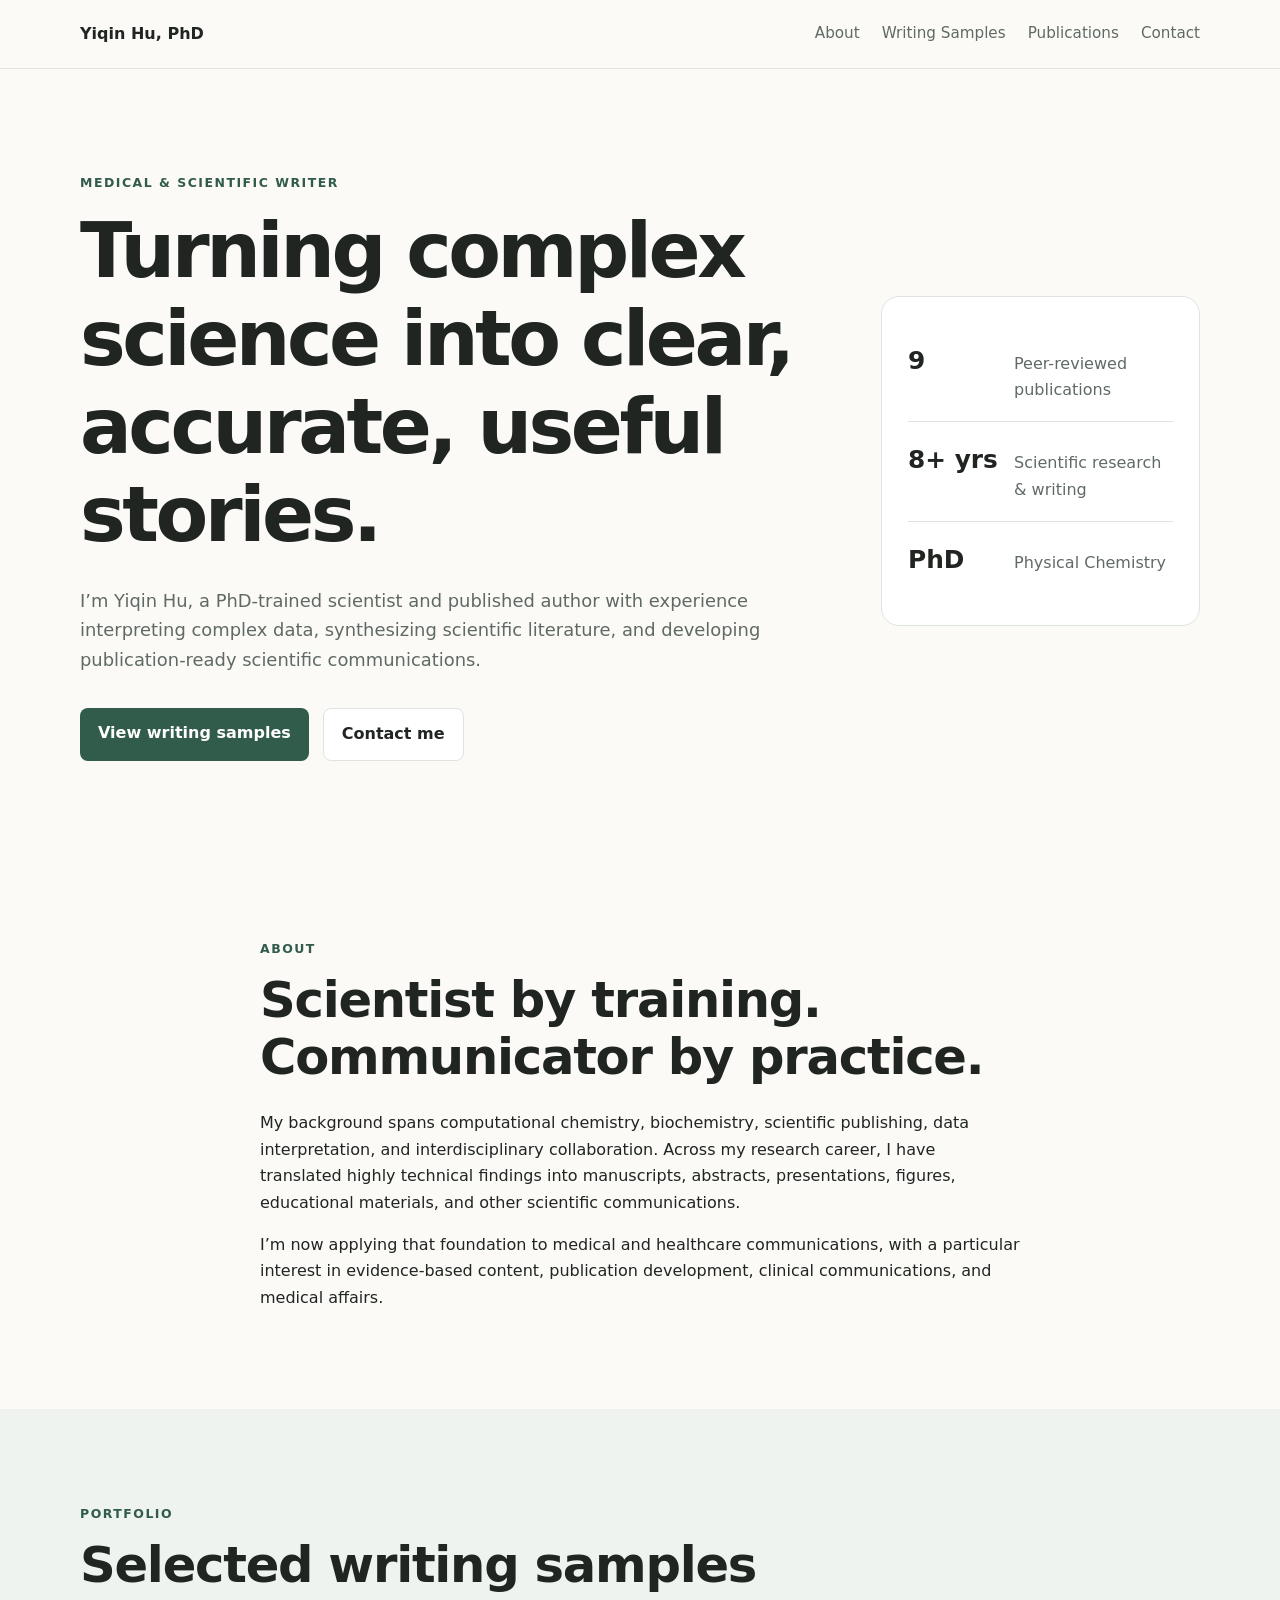
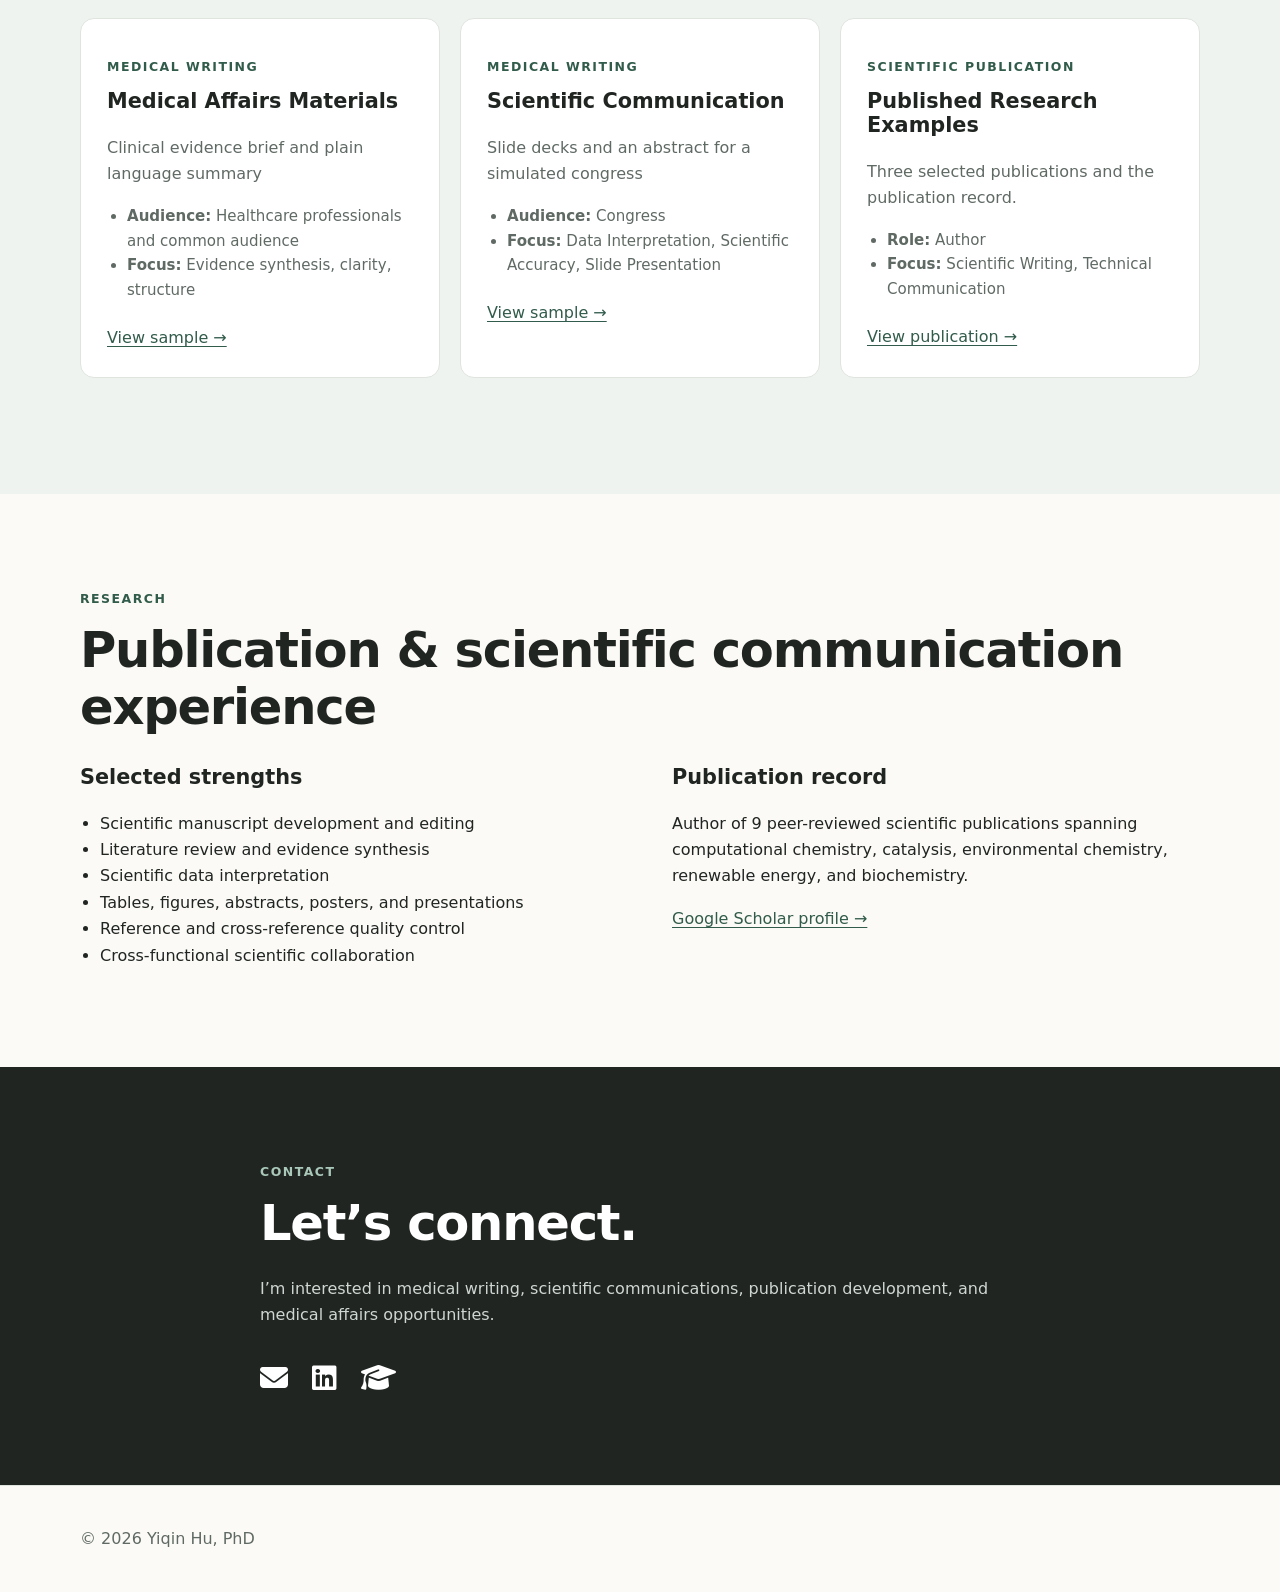
==== index.html @ 6cae5ce6 "Correct heading text for published research section" ====
<!DOCTYPE html>
<html lang="en">
<head>
  <meta charset="UTF-8" />
  <meta name="viewport" content="width=device-width, initial-scale=1.0" />
  <meta name="description" content="Yiqin Hu, PhD — scientific and medical writing portfolio." />
  <title>Yiqin Hu, PhD | Medical & Scientific Writing</title>
  <link rel="stylesheet" href="styles.css" />
  <link rel="stylesheet"
        href="https://cdnjs.cloudflare.com/ajax/libs/font-awesome/6.5.1/css/all.min.css">
</head>
<body>
  <header class="site-header">
    <div class="container nav-wrap">
      <a class="brand" href="#top">Yiqin Hu, PhD</a>
      <nav aria-label="Primary navigation">
        <a href="#about">About</a>
        <a href="#samples">Writing Samples</a>
        <a href="#publications">Publications</a>
        <a href="#contact">Contact</a>
      </nav>
    </div>
  </header>

  <main id="top">
    <section class="hero">
      <div class="container hero-grid">
        <div>
          <p class="eyebrow">Medical & Scientific Writer</p>
          <h1>Turning complex science into clear, accurate, useful stories.</h1>
          <p class="hero-copy">
            I’m Yiqin Hu, a PhD-trained scientist and published author with experience
            interpreting complex data, synthesizing scientific literature, and developing
            publication-ready scientific communications.
          </p>
          <div class="hero-actions">
            <a class="button primary" href="#samples">View writing samples</a>
            <a class="button secondary" href="#contact">Contact me</a>
          </div>
        </div>

        <aside class="snapshot" aria-label="Professional snapshot">
          <p><strong>9</strong><span>Peer-reviewed publications</span></p>
          <p><strong>8+ yrs</strong><span>Scientific research & writing</span></p>
          <p><strong>PhD</strong><span>Physical Chemistry</span></p>
        </aside>
      </div>
    </section>

    <section id="about" class="section">
      <div class="container narrow">
        <p class="section-label">About</p>
        <h2>Scientist by training. Communicator by practice.</h2>
        <p>
          My background spans computational chemistry, biochemistry, scientific publishing,
          data interpretation, and interdisciplinary collaboration. Across my research career,
          I have translated highly technical findings into manuscripts, abstracts, presentations,
          figures, educational materials, and other scientific communications.
        </p>
        <p>
          I’m now applying that foundation to medical and healthcare communications, with a
          particular interest in evidence-based content, publication development, clinical
          communications, and medical affairs.
        </p>
      </div>
    </section>

    <section id="samples" class="section alt">
      <div class="container">
        <div class="section-heading">
          <div>
            <p class="section-label">Portfolio</p>
            <h2>Selected writing samples</h2>

        <div class="cards">
          <article class="card">
            <p class="tag">MEDICAL WRITING</p>
            <h3>Medical Affairs Materials</h3>
            <p>
              Clinical evidence brief and plain language summary
            </p>
            <ul class="meta">
              <li><strong>Audience:</strong> Healthcare professionals and common audience</li>
              <li><strong>Focus:</strong> Evidence synthesis, clarity, structure</li>
            </ul>
            <a href="samples/semaglutide.html">View sample →</a>
          </article>

          <article class="card">
            <p class="tag">MEDICAL WRITING</p>
            <h3>Scientific Communication</h3>
            <p>
              Slide decks and an abstract for a simulated congress
            </p>
            <ul class="meta">
              <li><strong>Audience:</strong> Congress</li>
              <li><strong>Focus:</strong> Data Interpretation, Scientific Accuracy, Slide Presentation</li>
            </ul>
            <a href="samples/cgm.html">View sample →</a>
          </article>

          <article class="card">
            <p class="tag">Scientific Publication</p>
            <h3>Published Research Examples</h3>
            <p>
              Three selected publications and the publication record.
            </p>
            <ul class="meta">
              <li><strong>Role:</strong> Author</li>
              <li><strong>Focus:</strong> Scientific Writing, Technical Communication</li>
            </ul>
            <a href="samples/research.html">View publication →</a>
          </article>
        </div>

      </div>
    </section>

    <section id="publications" class="section">
      <div class="container">
        <p class="section-label">Research</p>
        <h2>Publication & scientific communication experience</h2>

        <div class="two-column">
          <div>
            <h3>Selected strengths</h3>
            <ul class="clean-list">
              <li>Scientific manuscript development and editing</li>
              <li>Literature review and evidence synthesis</li>
              <li>Scientific data interpretation</li>
              <li>Tables, figures, abstracts, posters, and presentations</li>
              <li>Reference and cross-reference quality control</li>
              <li>Cross-functional scientific collaboration</li>
            </ul>
          </div>

          <div>
            <h3>Publication record</h3>
            <p>
              Author of 9 peer-reviewed scientific publications spanning computational chemistry,
              catalysis, environmental chemistry, renewable energy, and biochemistry.
            </p>
            <p>
              <a href="https://scholar.google.com/citations?user=jD4zupIAAAAJ&hl=en&oi=ao" id="scholar-link">Google Scholar profile →</a>
            </p>
          </div>
        </div>
      </div>
    </section>

    <section id="contact" class="section contact">
      <div class="container narrow">
        <p class="section-label">Contact</p>
        <h2>Let’s connect.</h2>
        <p>
          I’m interested in medical writing, scientific communications, publication development,
          and medical affairs opportunities.
        </p>

        <div class="contact-icons">
        
          <a href="mailto:yiqinh56@gmail.com"
             aria-label="Email">
            <i class="fa-solid fa-envelope"></i>
          </a>
        
          <a href="https://www.linkedin.com/in/yiqinhu/"
             target="_blank"
             rel="noopener noreferrer"
             aria-label="LinkedIn">
            <i class="fa-brands fa-linkedin"></i>
          </a>

          <a href="https://scholar.google.com/citations?user=jD4zupIAAAAJ&hl=en&oi=ao"
             target="_blank"
             rel="noopener noreferrer">
            <i class="fa-solid fa-graduation-cap"></i>
          </a>
          
        </div>        
      </div>
    </section>
  </main>

  <footer>
    <div class="container">
      <p>© <span id="year"></span> Yiqin Hu, PhD</p>
    </div>
  </footer>

  <script src="script.js"></script>
</body>
</html>
---- styles.css ----
* {
  box-sizing: border-box;
}

:root {
  --bg: #fbfaf7;
  --surface: #ffffff;
  --text: #202522;
  --muted: #606a64;
  --line: #dfe4df;
  --accent: #315b4a;
  --accent-dark: #244638;
  --soft: #eef3ef;
  --max: 1120px;
}

html {
  scroll-behavior: smooth;
}

body {
  margin: 0;
  font-family: Inter, ui-sans-serif, system-ui, -apple-system, BlinkMacSystemFont, "Segoe UI", sans-serif;
  line-height: 1.65;
  color: var(--text);
  background: var(--bg);
}

a {
  color: var(--accent);
  text-decoration-thickness: 1px;
  text-underline-offset: 3px;
}

.container {
  width: min(calc(100% - 40px), var(--max));
  margin: 0 auto;
}

.narrow {
  max-width: 760px;
}

.site-header {
  position: sticky;
  top: 0;
  z-index: 10;
  background: rgba(251, 250, 247, 0.94);
  border-bottom: 1px solid var(--line);
  backdrop-filter: blur(10px);
}

.nav-wrap {
  min-height: 68px;
  display: flex;
  align-items: center;
  justify-content: space-between;
  gap: 24px;
}

.brand {
  font-weight: 750;
  color: var(--text);
  text-decoration: none;
}

nav {
  display: flex;
  gap: 22px;
  flex-wrap: wrap;
}

nav a {
  color: var(--muted);
  text-decoration: none;
  font-size: 0.95rem;
}

nav a:hover {
  color: var(--text);
}

.hero {
  padding: 92px 0 84px;
}

.hero-grid {
  display: grid;
  grid-template-columns: 1.6fr 0.7fr;
  align-items: center;
  gap: 72px;
}

.eyebrow,
.section-label,
.tag {
  color: var(--accent);
  text-transform: uppercase;
  letter-spacing: 0.12em;
  font-weight: 800;
  font-size: 0.78rem;
}

h1,
h2,
h3 {
  line-height: 1.15;
  margin-top: 0;
}

h1 {
  font-size: clamp(2.7rem, 6vw, 5.2rem);
  letter-spacing: -0.045em;
  max-width: 900px;
  margin-bottom: 26px;
}

h2 {
  font-size: clamp(2rem, 4vw, 3.1rem);
  letter-spacing: -0.025em;
  margin-bottom: 24px;
}

h3 {
  font-size: 1.3rem;
}

.hero-copy,
.section-intro {
  color: var(--muted);
  font-size: 1.12rem;
  max-width: 730px;
}

.hero-actions {
  display: flex;
  gap: 14px;
  flex-wrap: wrap;
  margin-top: 34px;
}

.button {
  display: inline-block;
  padding: 12px 18px;
  border-radius: 8px;
  text-decoration: none;
  font-weight: 700;
}

.primary {
  color: white;
  background: var(--accent);
}

.primary:hover {
  background: var(--accent-dark);
}

.secondary {
  color: var(--text);
  background: var(--surface);
  border: 1px solid var(--line);
}

.snapshot {
  background: var(--surface);
  border: 1px solid var(--line);
  border-radius: 18px;
  padding: 26px;
}

.snapshot p {
  display: grid;
  grid-template-columns: 92px 1fr;
  align-items: baseline;
  gap: 14px;
  margin: 0;
  padding: 18px 0;
  border-bottom: 1px solid var(--line);
}

.snapshot p:last-child {
  border-bottom: 0;
}

.snapshot strong {
  font-size: 1.55rem;
}

.snapshot span {
  color: var(--muted);
}

.section {
  padding: 82px 0;
}

.alt {
  background: var(--soft);
}

.section-heading {
  display: flex;
  justify-content: space-between;
  gap: 40px;
  align-items: end;
  margin-bottom: 34px;
}

.section-heading .section-intro {
  max-width: 470px;
}

.cards {
  display: grid;
  grid-template-columns: repeat(3, 1fr);
  gap: 20px;
}

.card {
  background: var(--surface);
  border: 1px solid var(--line);
  border-radius: 14px;
  padding: 26px;
}

.card p {
  color: var(--muted);
}

.card .tag {
  color: var(--accent);
}

.meta,
.clean-list {
  padding-left: 20px;
}

.meta {
  color: var(--muted);
  font-size: 0.94rem;
  margin-bottom: 22px;
}

.portfolio-note {
  margin-top: 30px;
  color: var(--muted);
  font-size: 0.92rem;
}

.section-divider {
  width: min(calc(100% - 40px), 760px);
  margin: 0 auto;
  border: 0;
  border-top: 1px solid var(--line);
}

.two-column {
  display: grid;
  grid-template-columns: 1fr 1fr;
  gap: 64px;
  margin-top: 30px;
}

.contact-icons {
  display: flex;
  gap: 24px;
  align-items: center;
  margin-top: 28px;
}

.contact-icons a {
  font-size: 28px;
  color: white;
  text-decoration: none;
  transition: transform 0.2s ease, opacity 0.2s ease;
}

.contact-icons a:hover {
  transform: translateY(-3px);
  opacity: 0.75;
}

.contact {
  background: var(--text);
  color: white;
}

.contact p {
  color: #cfd7d2;
}

.contact .section-label {
  color: #a9c8b9;
}

.contact-links {
  display: flex;
  flex-wrap: wrap;
  gap: 22px;
  margin-top: 28px;
}

.contact a {
  color: white;
}

footer {
  padding: 24px 0;
  color: var(--muted);
  border-top: 1px solid var(--line);
}

@media (max-width: 820px) {
  .hero-grid,
  .cards,
  .two-column {
    grid-template-columns: 1fr;
  }

  .hero-grid {
    gap: 42px;
  }

  .section-heading {
    display: block;
  }

  .nav-wrap {
    align-items: flex-start;
    flex-direction: column;
    padding: 16px 0;
  }

  nav {
    gap: 14px;
  }
}

.project-overview {
  padding: 28px 0 42px;
}

.overview-card {
  display: grid;
  grid-template-columns: repeat(2, 1fr);
  gap: 0;
  background: white;
  border: 1px solid var(--line);
  border-radius: 14px;
  overflow: hidden;
}

.overview-item {
  padding: 20px 24px;
  border-bottom: 1px solid var(--line);
}

.overview-item:nth-child(odd) {
  border-right: 1px solid var(--line);
}

.overview-wide {
  grid-column: 1 / -1;
  border-right: none !important;
}

.overview-label {
  display: block;
  margin-bottom: 5px;
  color: var(--accent);
  font-size: 0.72rem;
  font-weight: 800;
  letter-spacing: 0.1em;
  text-transform: uppercase;
}

.overview-value {
  color: var(--text);
  font-size: 1rem;
  font-weight: 600;
}

@media (max-width: 700px) {
  .overview-card {
    grid-template-columns: 1fr;
  }

  .overview-item,
  .overview-item:nth-child(odd) {
    border-right: none;
  }

  .overview-wide {
    grid-column: auto;
  }
}

/* -----------------------------
   PUBLISHED RESEARCH PAGE
----------------------------- */

.sample-hero {
  padding: 78px 0 34px;
}

.sample-subtitle {
  max-width: 760px;
  color: var(--muted);
  font-size: 1.15rem;
}


/* Research cards */

.research-grid {
  display: grid;
  grid-template-columns: repeat(3, 1fr);
  gap: 22px;
}

.research-card {
  background: var(--surface);
  border: 1px solid var(--line);
  border-radius: 16px;
  padding: 28px;

  display: flex;
  flex-direction: column;
}

.research-card h3 {
  margin-bottom: 16px;
}

.research-topic {
  color: var(--accent);
  font-size: 0.78rem;
  font-weight: 800;
  letter-spacing: 0.08em;
  text-transform: uppercase;
}

.research-summary {
  color: var(--muted);
  flex-grow: 1;
}

.research-contribution {
  margin: 22px 0;
  padding-top: 18px;
  border-top: 1px solid var(--line);
}

.research-contribution p {
  margin-bottom: 0;
  font-size: 0.95rem;
}


/* Publication list */

.publication-list {
  margin-top: 32px;
}

.publication-item {
  padding: 24px 0;
  border-bottom: 1px solid var(--line);
}

.publication-item:first-child {
  border-top: 1px solid var(--line);
}

.publication-item h3 {
  margin-bottom: 8px;
  font-size: 1.12rem;
}

.publication-item p {
  margin: 0 0 8px;
  color: var(--muted);
}

.publication-actions {
  margin-top: 34px;
}


/* Mobile */

@media (max-width: 820px) {

  .research-grid {
    grid-template-columns: 1fr;
  }

}
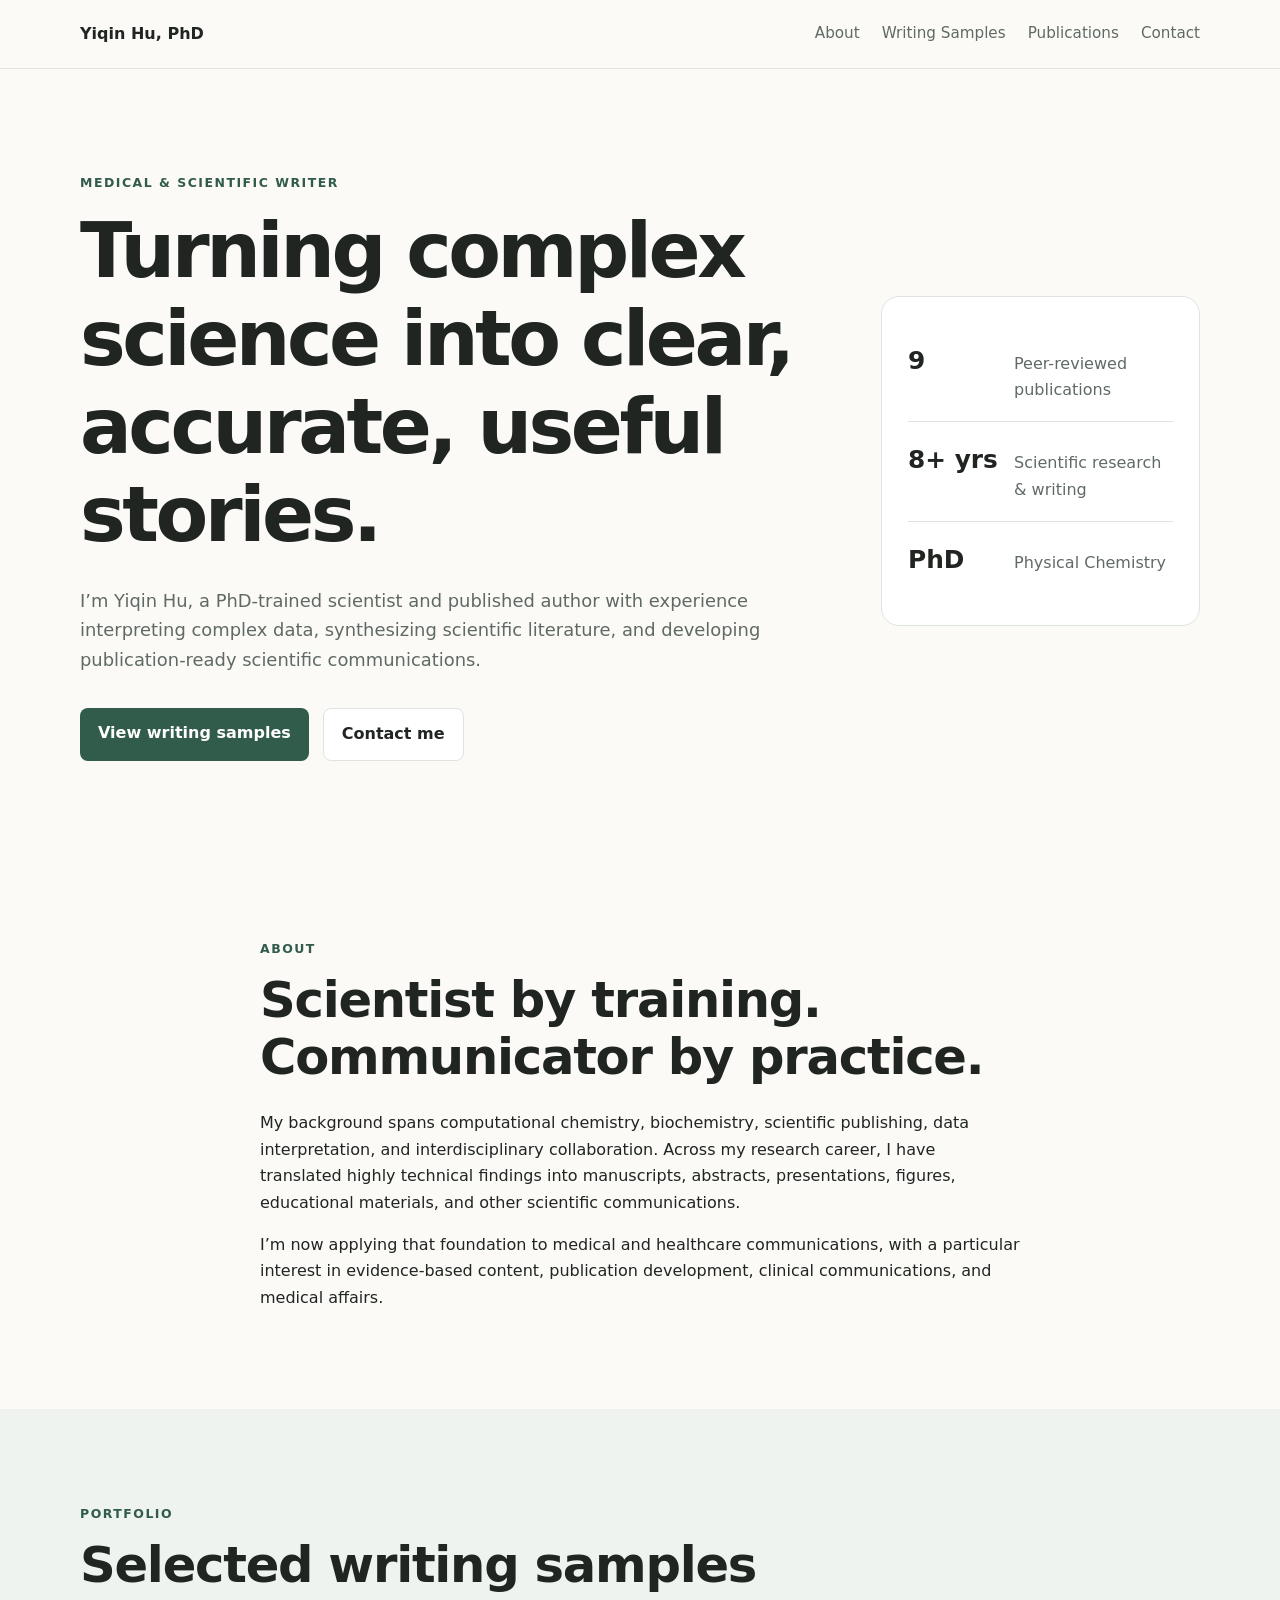
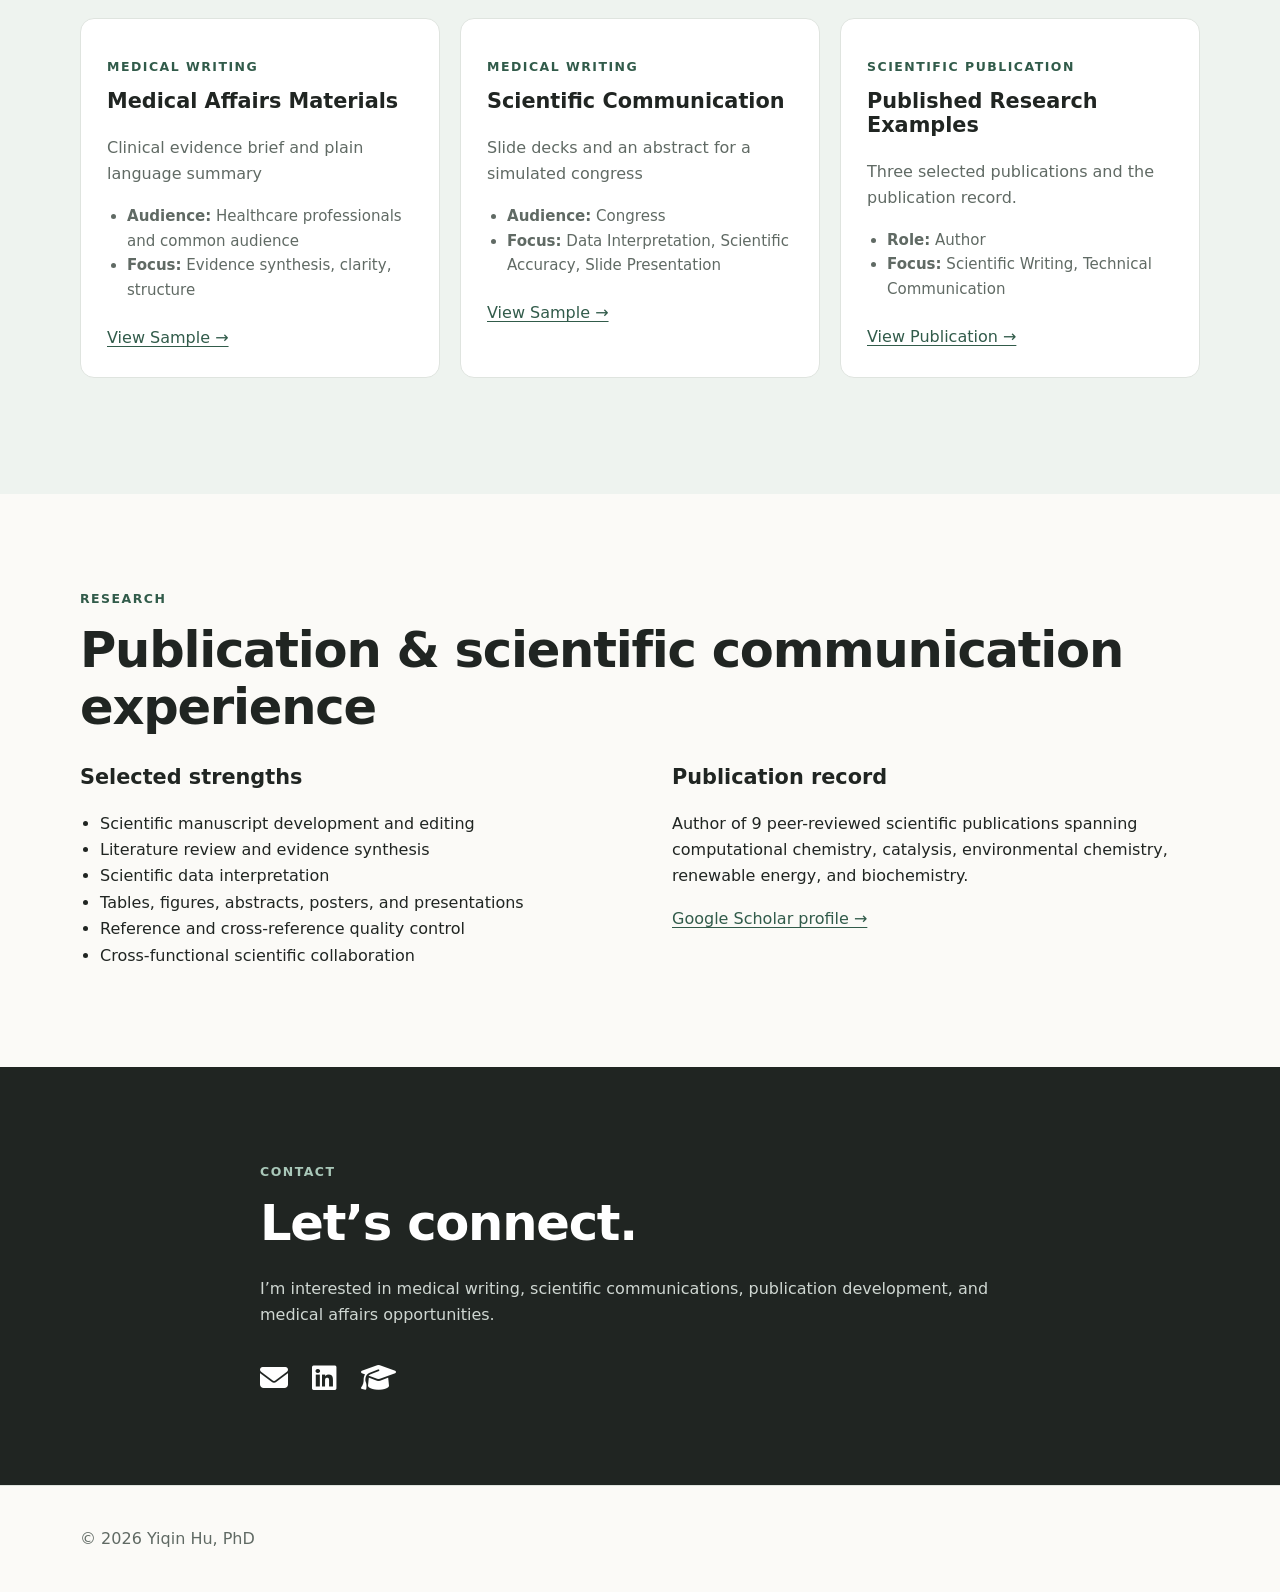
==== commit 933fde6e: "Update 'View sample' text to 'View Sample'" ====
--- a/index.html
+++ b/index.html
@@ -83,7 +83,7 @@
               <li><strong>Audience:</strong> Healthcare professionals and common audience</li>
               <li><strong>Focus:</strong> Evidence synthesis, clarity, structure</li>
             </ul>
-            <a href="samples/semaglutide.html">View sample →</a>
+            <a href="samples/semaglutide.html">View Sample →</a>
           </article>
 
           <article class="card">
@@ -96,7 +96,7 @@
               <li><strong>Audience:</strong> Congress</li>
               <li><strong>Focus:</strong> Data Interpretation, Scientific Accuracy, Slide Presentation</li>
             </ul>
-            <a href="samples/cgm.html">View sample →</a>
+            <a href="samples/cgm.html">View Sample →</a>
           </article>
 
           <article class="card">
@@ -109,7 +109,7 @@
               <li><strong>Role:</strong> Author</li>
               <li><strong>Focus:</strong> Scientific Writing, Technical Communication</li>
             </ul>
-            <a href="samples/research.html">View publication →</a>
+            <a href="samples/research.html">View Publication →</a>
           </article>
         </div>
 
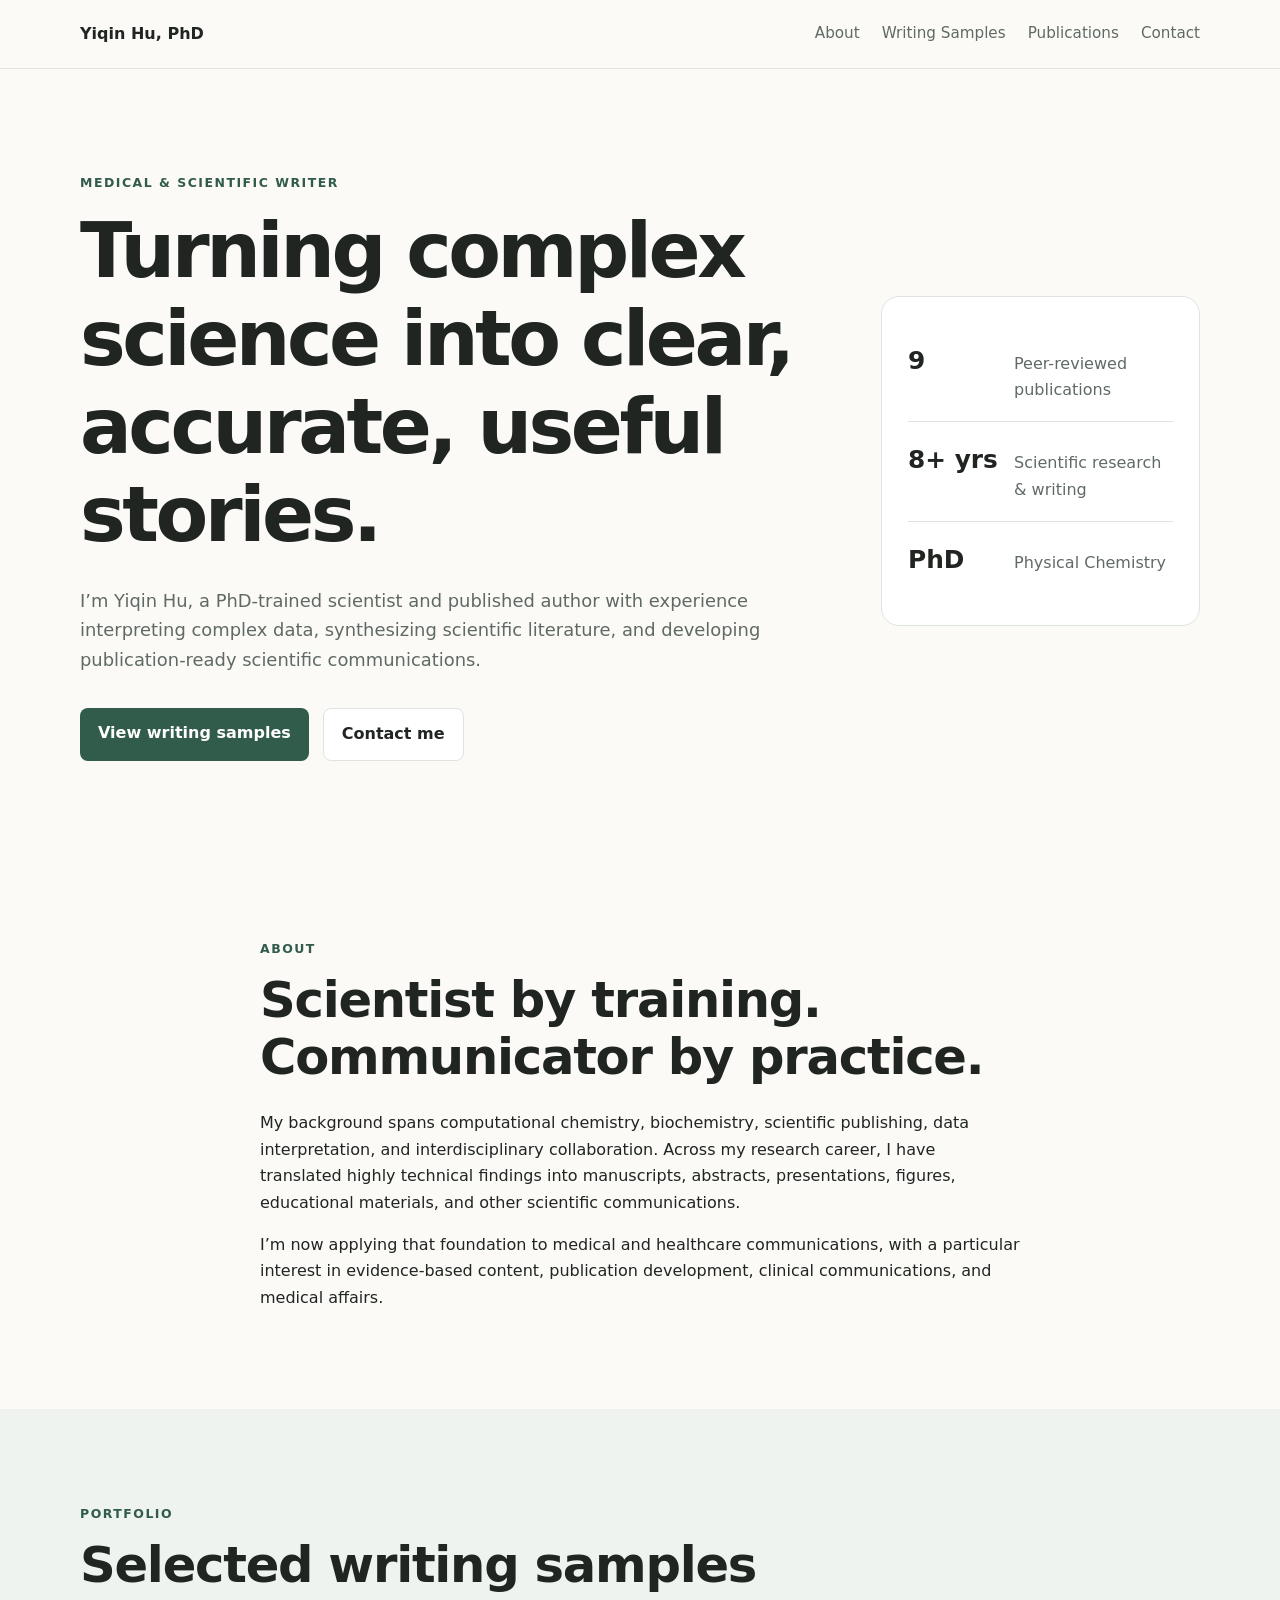
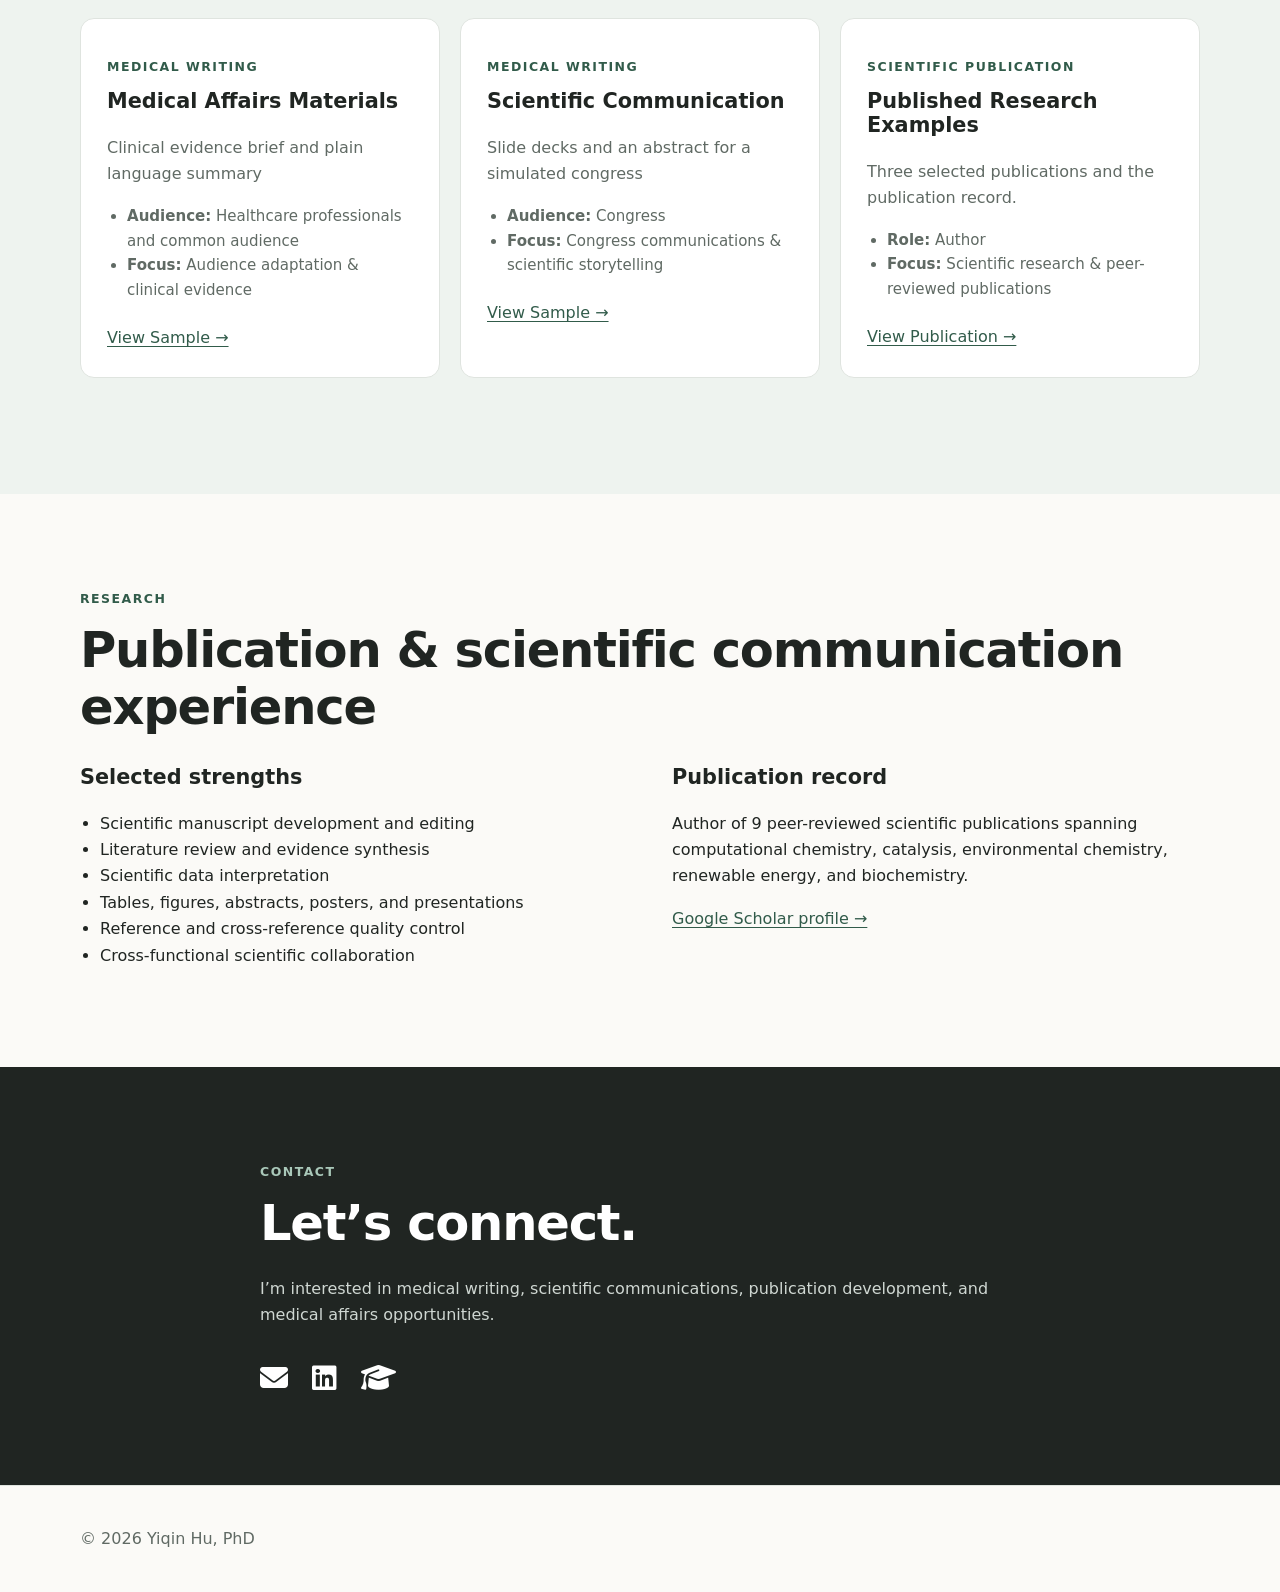
==== commit a3b00cfd: "Update focus areas in index.html" ====
--- a/index.html
+++ b/index.html
@@ -81,7 +81,7 @@
             </p>
             <ul class="meta">
               <li><strong>Audience:</strong> Healthcare professionals and common audience</li>
-              <li><strong>Focus:</strong> Evidence synthesis, clarity, structure</li>
+              <li><strong>Focus:</strong> Audience adaptation & clinical evidence</li>
             </ul>
             <a href="samples/semaglutide.html">View Sample →</a>
           </article>
@@ -94,7 +94,7 @@
             </p>
             <ul class="meta">
               <li><strong>Audience:</strong> Congress</li>
-              <li><strong>Focus:</strong> Data Interpretation, Scientific Accuracy, Slide Presentation</li>
+              <li><strong>Focus:</strong> Congress communications & scientific storytelling</li>
             </ul>
             <a href="samples/cgm.html">View Sample →</a>
           </article>
@@ -107,7 +107,7 @@
             </p>
             <ul class="meta">
               <li><strong>Role:</strong> Author</li>
-              <li><strong>Focus:</strong> Scientific Writing, Technical Communication</li>
+              <li><strong>Focus:</strong> Scientific research & peer-reviewed publications</li>
             </ul>
             <a href="samples/research.html">View Publication →</a>
           </article>
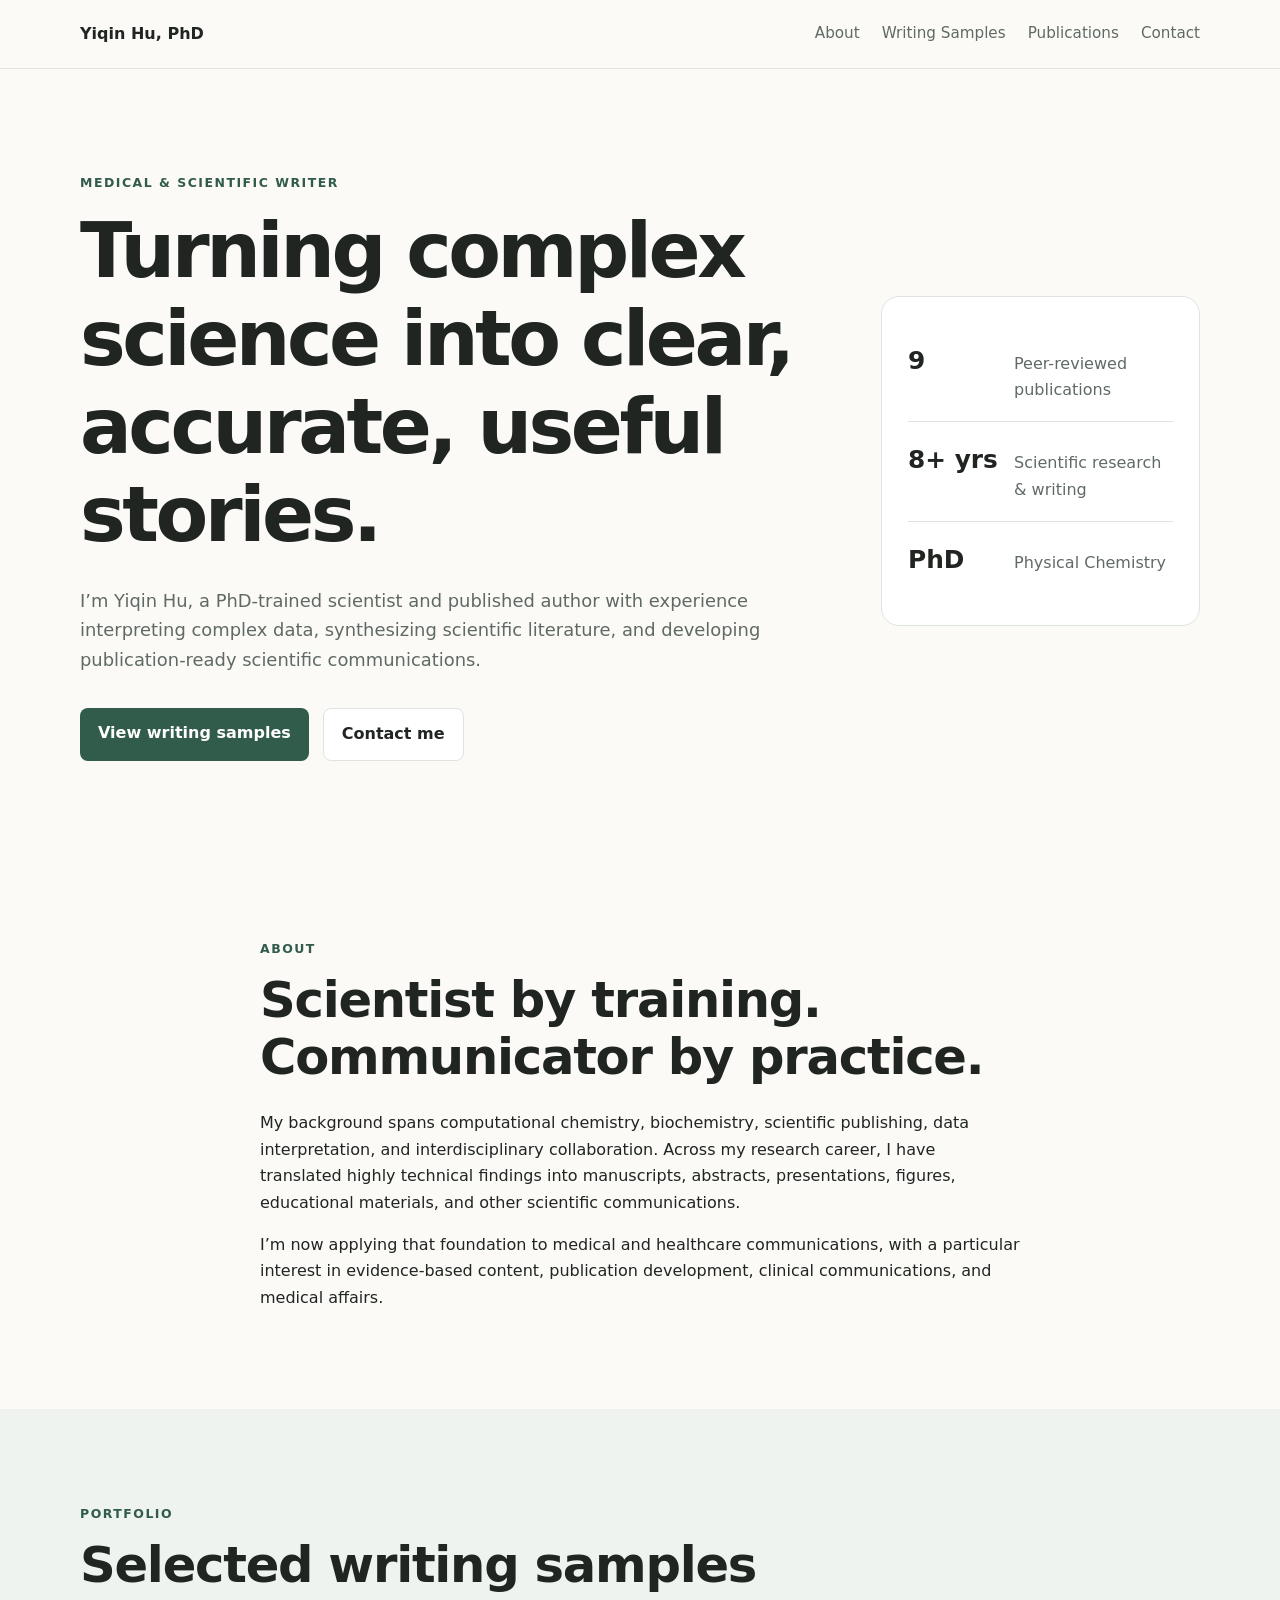
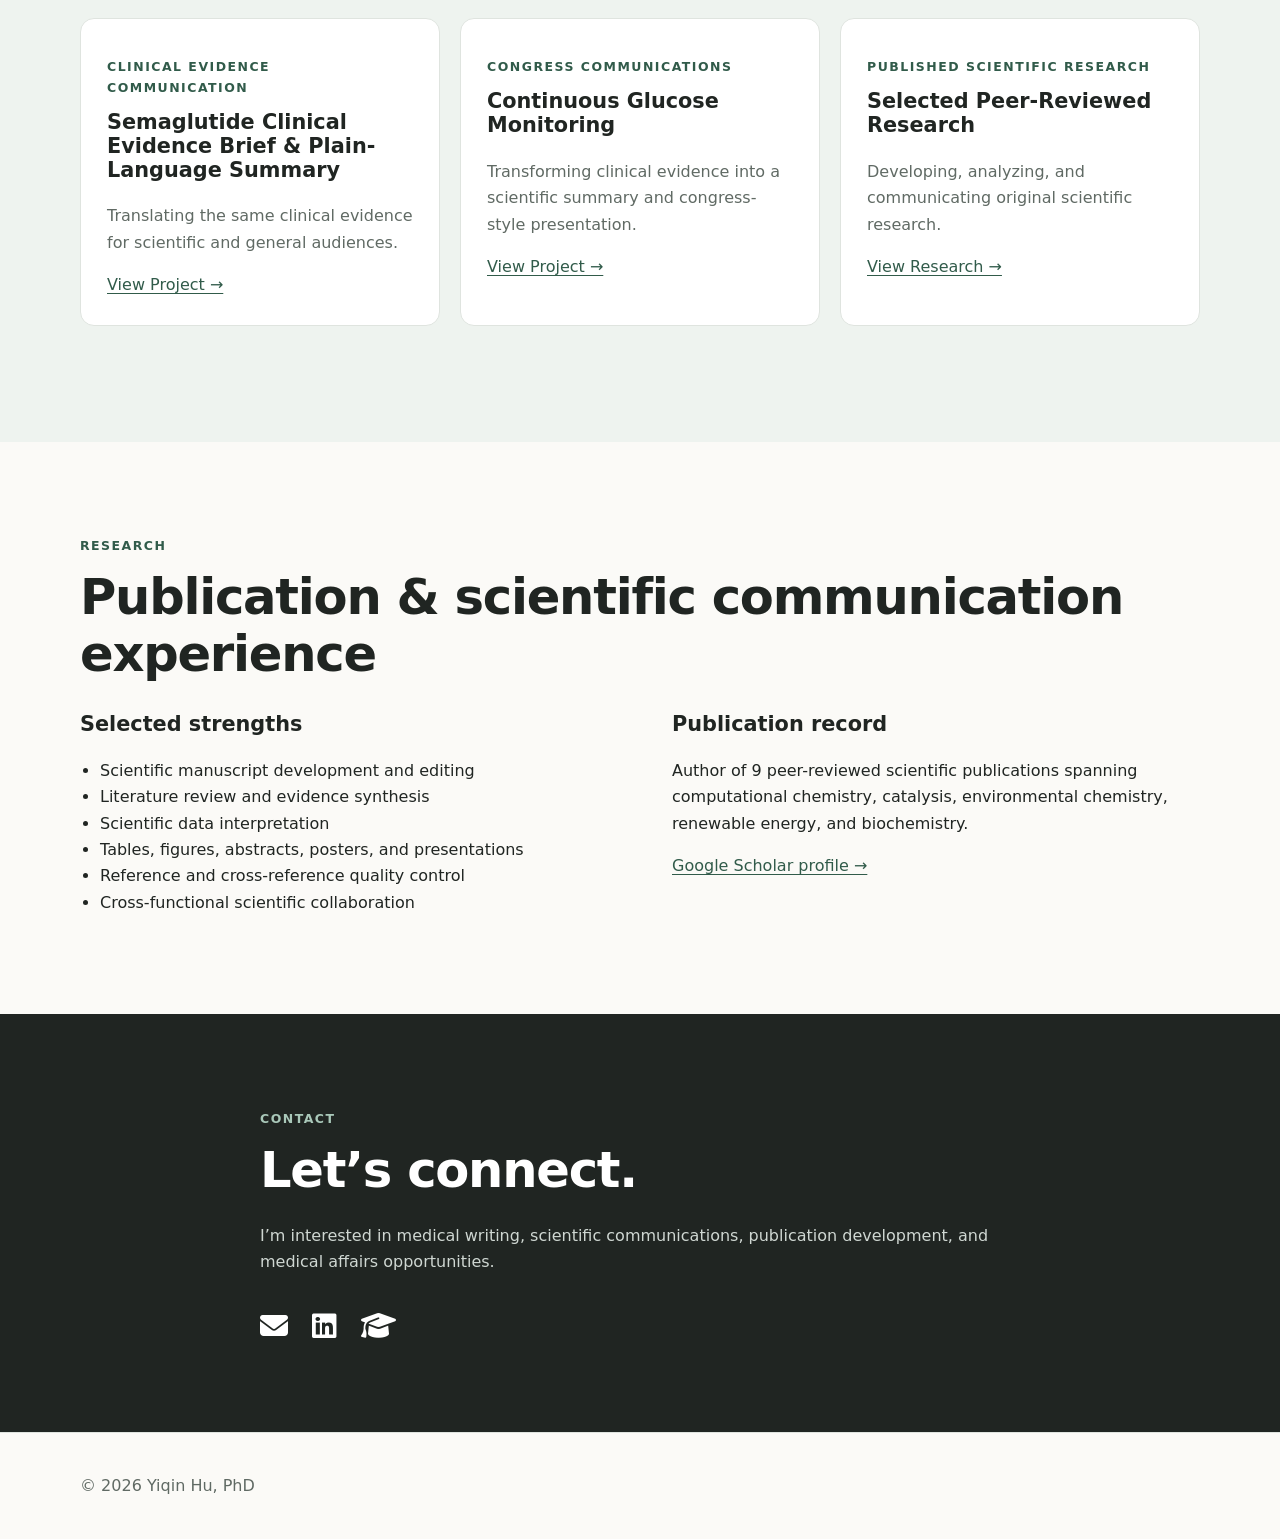
==== commit 0a6c2ba6: "Update index.html" ====
--- a/index.html
+++ b/index.html
@@ -74,42 +74,48 @@
 
         <div class="cards">
           <article class="card">
-            <p class="tag">MEDICAL WRITING</p>
-            <h3>Medical Affairs Materials</h3>
+            <p class="tag">Clinical Evidence Communication</p>
+            <h3>Semaglutide Clinical Evidence Brief & Plain-Language Summary</h3>
             <p>
-              Clinical evidence brief and plain language summary
+              Translating the same clinical evidence for scientific and general audiences.
             </p>
+<!--            
             <ul class="meta">
               <li><strong>Audience:</strong> Healthcare professionals and common audience</li>
               <li><strong>Focus:</strong> Audience adaptation & clinical evidence</li>
             </ul>
-            <a href="samples/semaglutide.html">View Sample →</a>
+ -->           
+            <a href="samples/semaglutide.html">View Project →</a>
           </article>
 
           <article class="card">
-            <p class="tag">MEDICAL WRITING</p>
-            <h3>Scientific Communication</h3>
+            <p class="tag">Congress Communications</p>
+            <h3>Continuous Glucose Monitoring</h3>
             <p>
-              Slide decks and an abstract for a simulated congress
+              Transforming clinical evidence into a scientific summary and congress-style presentation.
             </p>
+ <!--       
             <ul class="meta">
               <li><strong>Audience:</strong> Congress</li>
               <li><strong>Focus:</strong> Congress communications & scientific storytelling</li>
             </ul>
-            <a href="samples/cgm.html">View Sample →</a>
+            -->
+            <a href="samples/cgm.html">View Project →</a>
           </article>
 
           <article class="card">
-            <p class="tag">Scientific Publication</p>
-            <h3>Published Research Examples</h3>
+            <p class="tag">Published Scientific Research</p>
+            <h3>Selected Peer-Reviewed Research</h3>
             <p>
-              Three selected publications and the publication record.
+              Developing, analyzing, and communicating original scientific research.
             </p>
+            <!--
             <ul class="meta">
               <li><strong>Role:</strong> Author</li>
               <li><strong>Focus:</strong> Scientific research & peer-reviewed publications</li>
             </ul>
-            <a href="samples/research.html">View Publication →</a>
+            -->
+            <a href="samples/research.html">View Research →</a>
           </article>
         </div>
 
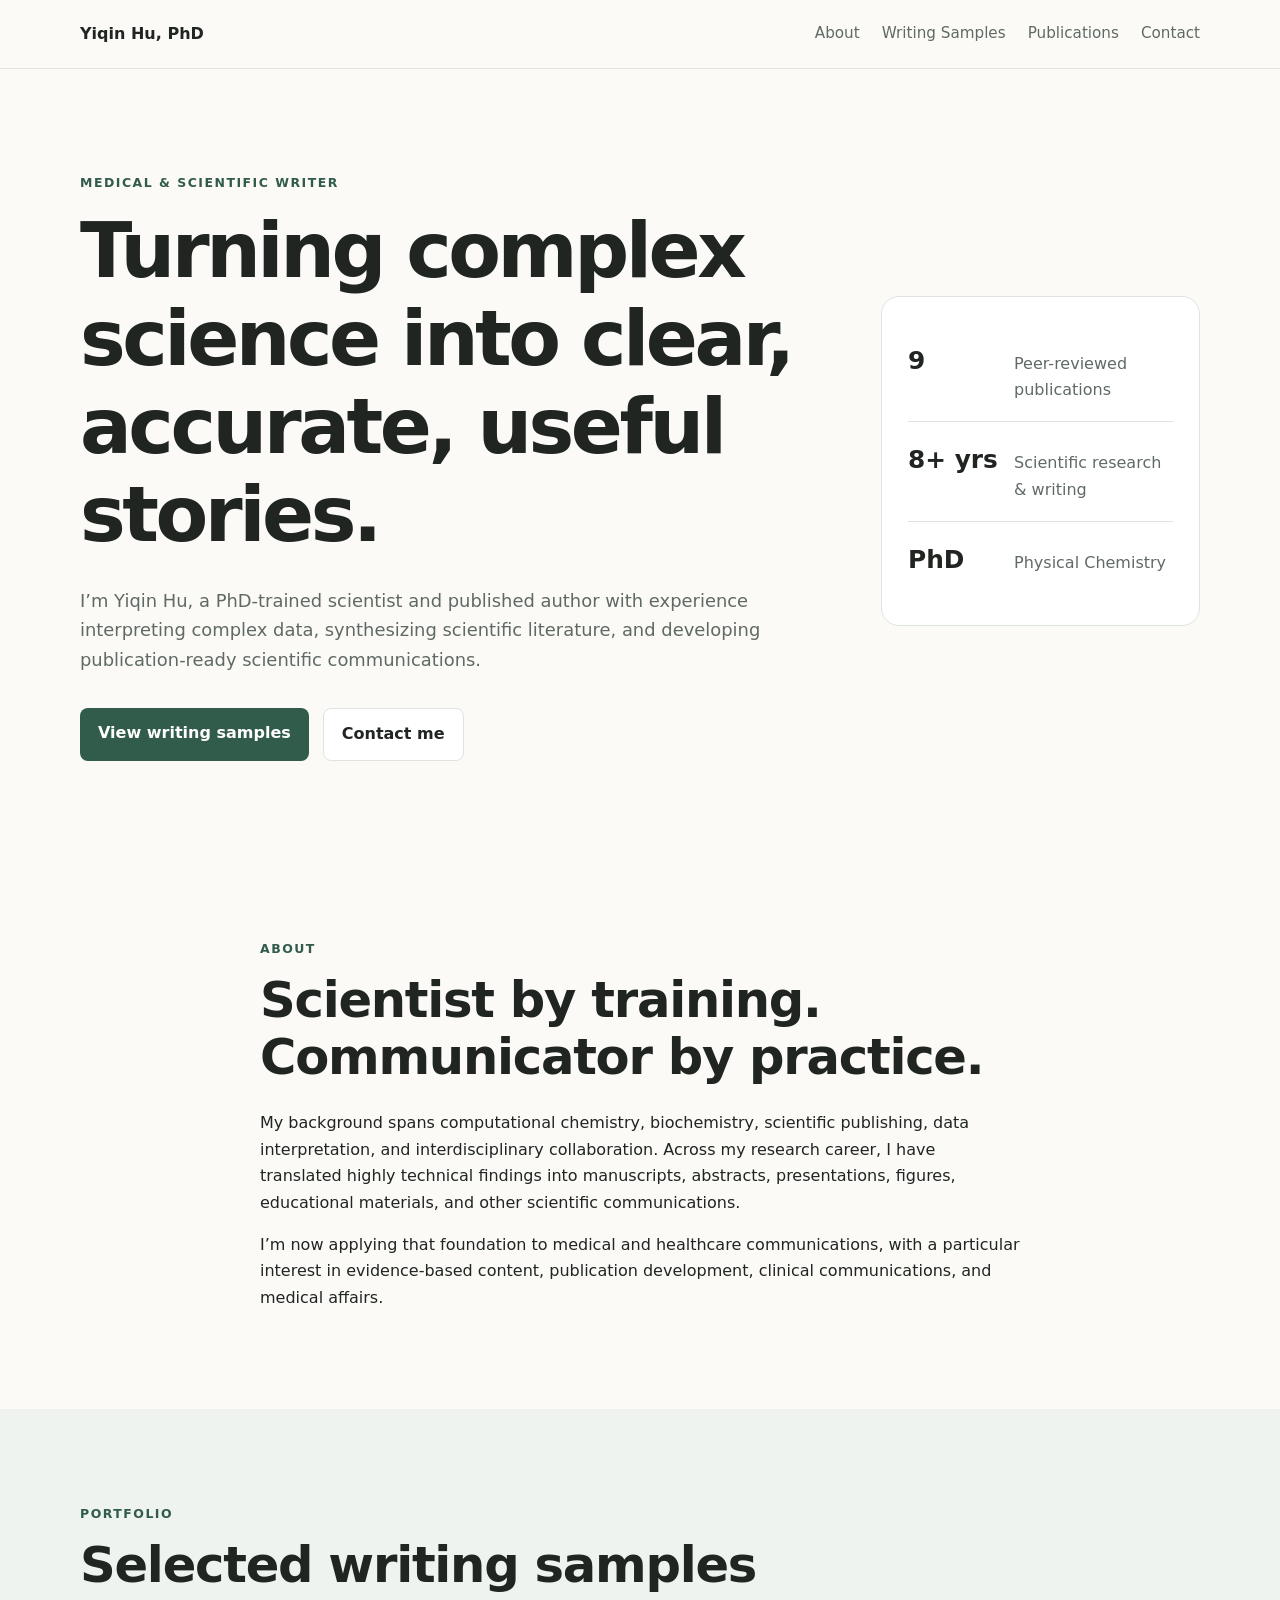
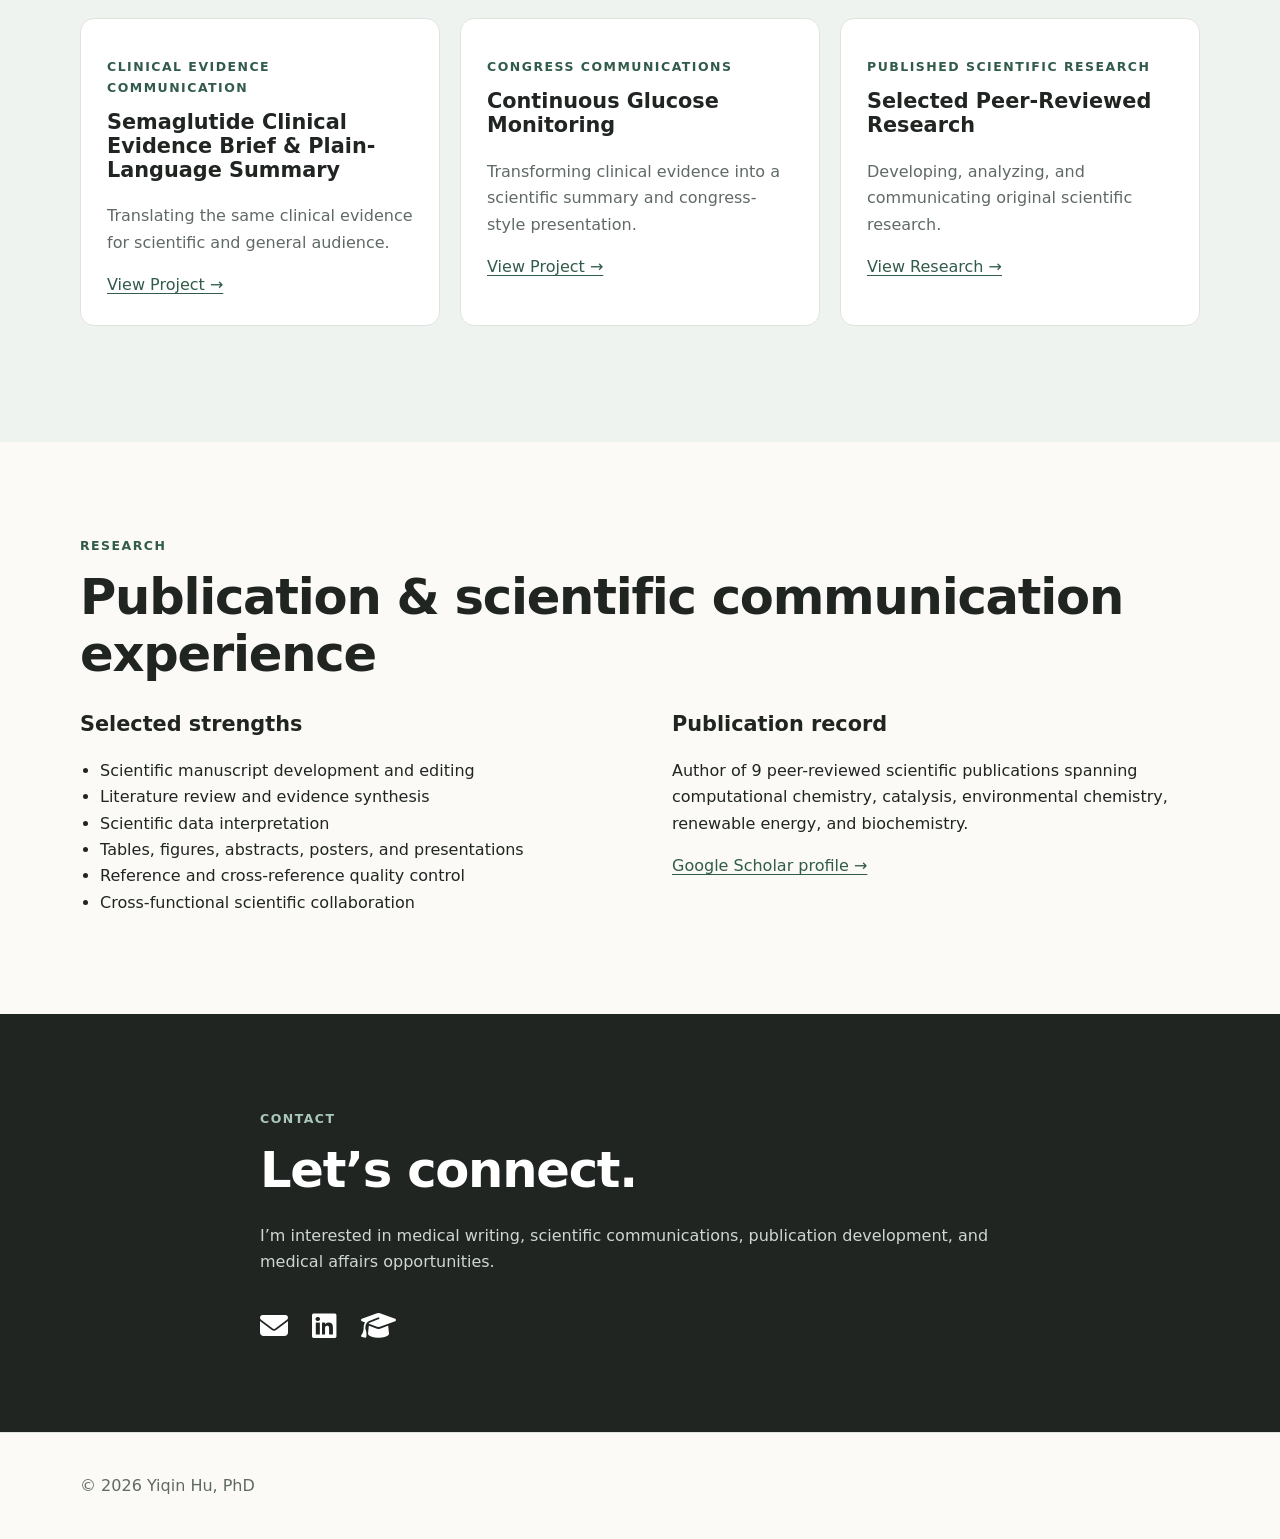
==== commit f7cb238e: "Fix grammatical error in clinical evidence description" ====
--- a/index.html
+++ b/index.html
@@ -77,7 +77,7 @@
             <p class="tag">Clinical Evidence Communication</p>
             <h3>Semaglutide Clinical Evidence Brief & Plain-Language Summary</h3>
             <p>
-              Translating the same clinical evidence for scientific and general audiences.
+              Translating the same clinical evidence for scientific and general audience.
             </p>
 <!--            
             <ul class="meta">
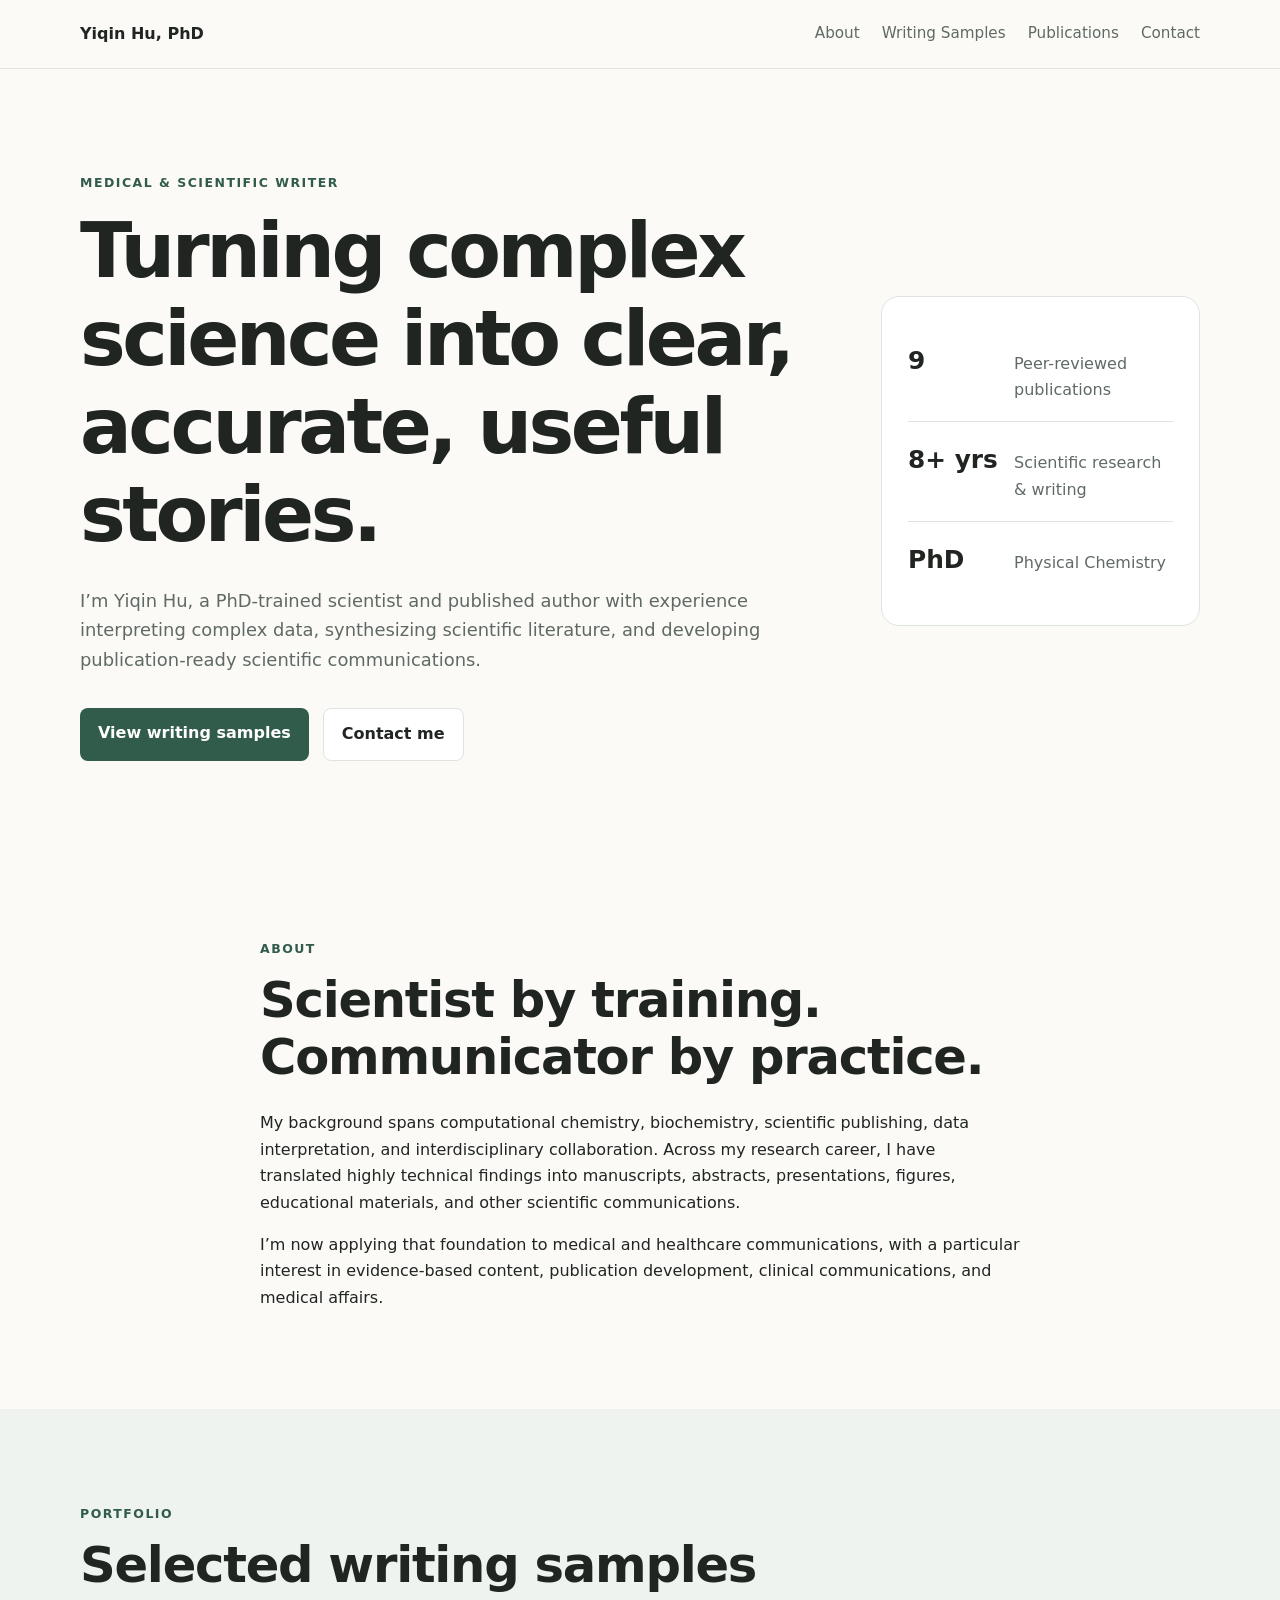
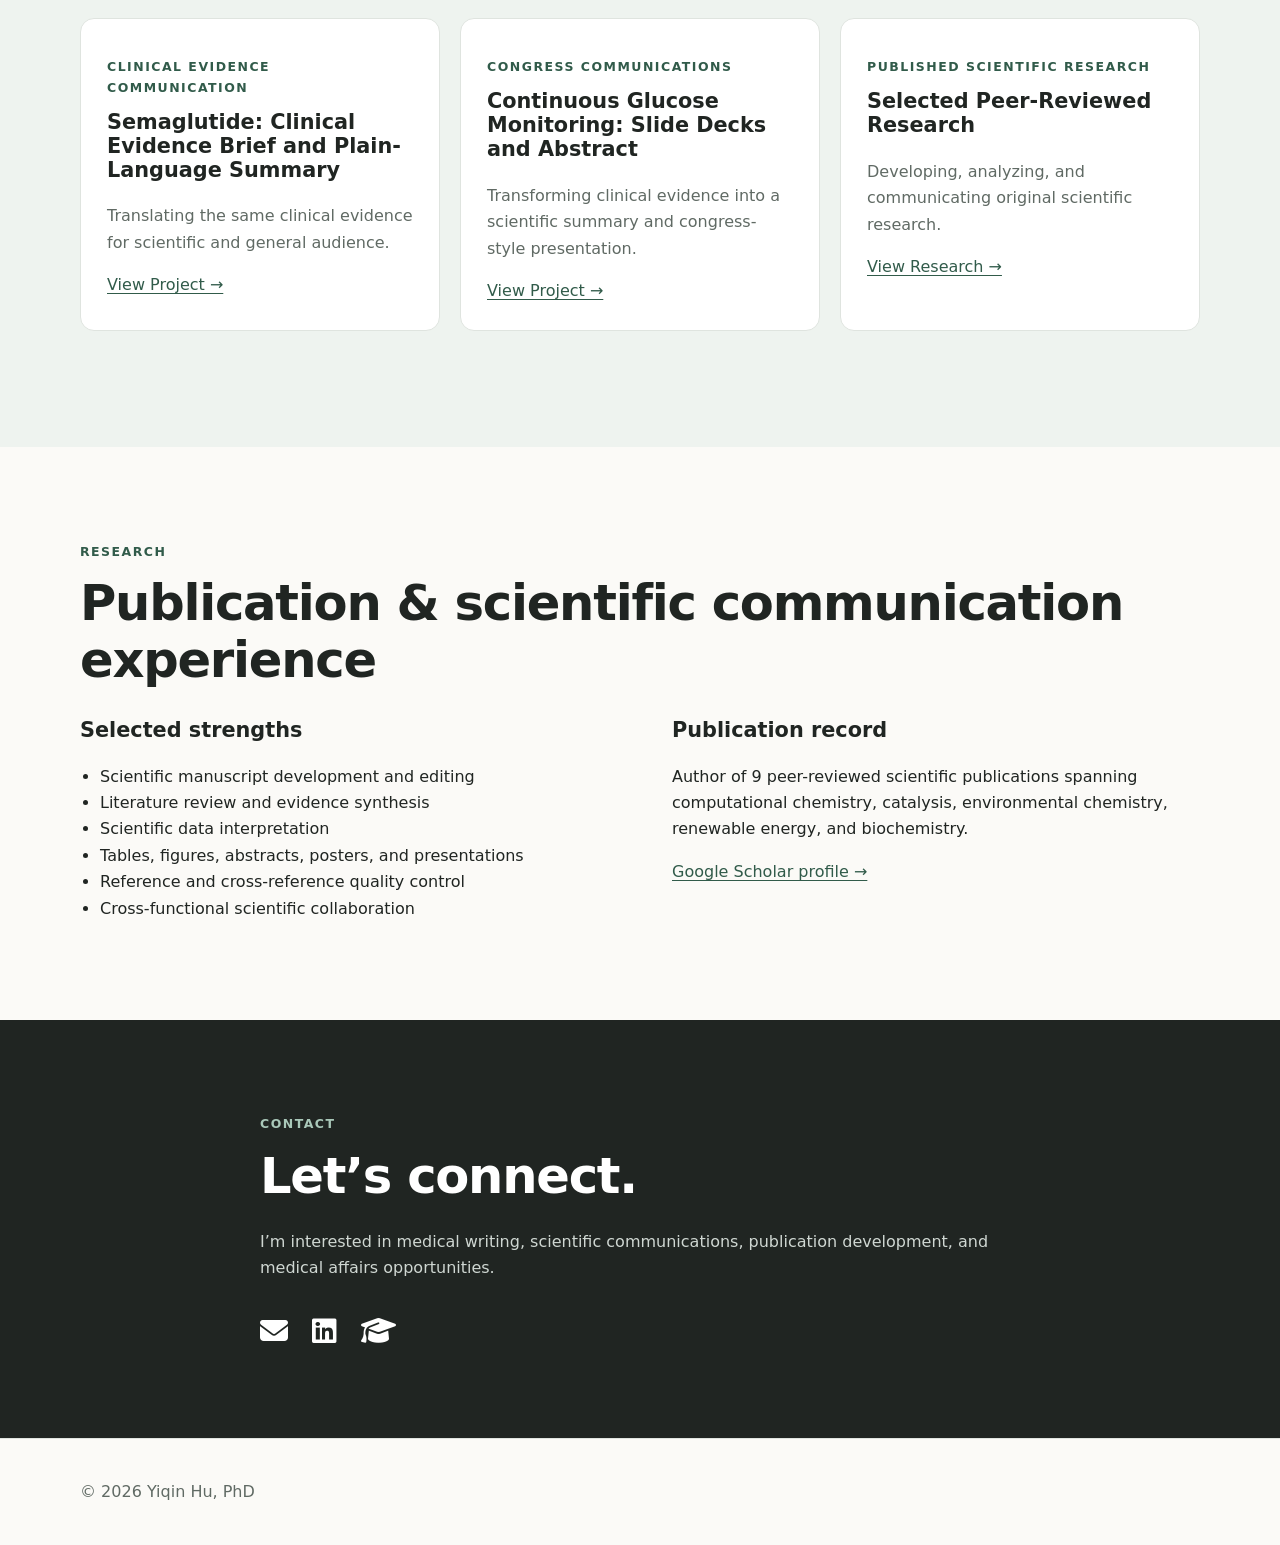
==== commit 643be163: "Revise headings and clean up HTML comments Updated headings for clarity and removed commented-out me" ====
--- a/index.html
+++ b/index.html
@@ -75,31 +75,19 @@
         <div class="cards">
           <article class="card">
             <p class="tag">Clinical Evidence Communication</p>
-            <h3>Semaglutide Clinical Evidence Brief & Plain-Language Summary</h3>
+            <h3>Semaglutide: Clinical Evidence Brief and Plain-Language Summary</h3>
             <p>
               Translating the same clinical evidence for scientific and general audience.
-            </p>
-<!--            
-            <ul class="meta">
-              <li><strong>Audience:</strong> Healthcare professionals and common audience</li>
-              <li><strong>Focus:</strong> Audience adaptation & clinical evidence</li>
-            </ul>
- -->           
+            </p>  
             <a href="samples/semaglutide.html">View Project →</a>
           </article>
 
           <article class="card">
             <p class="tag">Congress Communications</p>
-            <h3>Continuous Glucose Monitoring</h3>
+            <h3>Continuous Glucose Monitoring: Slide Decks and Abstract</h3>
             <p>
               Transforming clinical evidence into a scientific summary and congress-style presentation.
             </p>
- <!--       
-            <ul class="meta">
-              <li><strong>Audience:</strong> Congress</li>
-              <li><strong>Focus:</strong> Congress communications & scientific storytelling</li>
-            </ul>
-            -->
             <a href="samples/cgm.html">View Project →</a>
           </article>
 
@@ -109,12 +97,6 @@
             <p>
               Developing, analyzing, and communicating original scientific research.
             </p>
-            <!--
-            <ul class="meta">
-              <li><strong>Role:</strong> Author</li>
-              <li><strong>Focus:</strong> Scientific research & peer-reviewed publications</li>
-            </ul>
-            -->
             <a href="samples/research.html">View Research →</a>
           </article>
         </div>
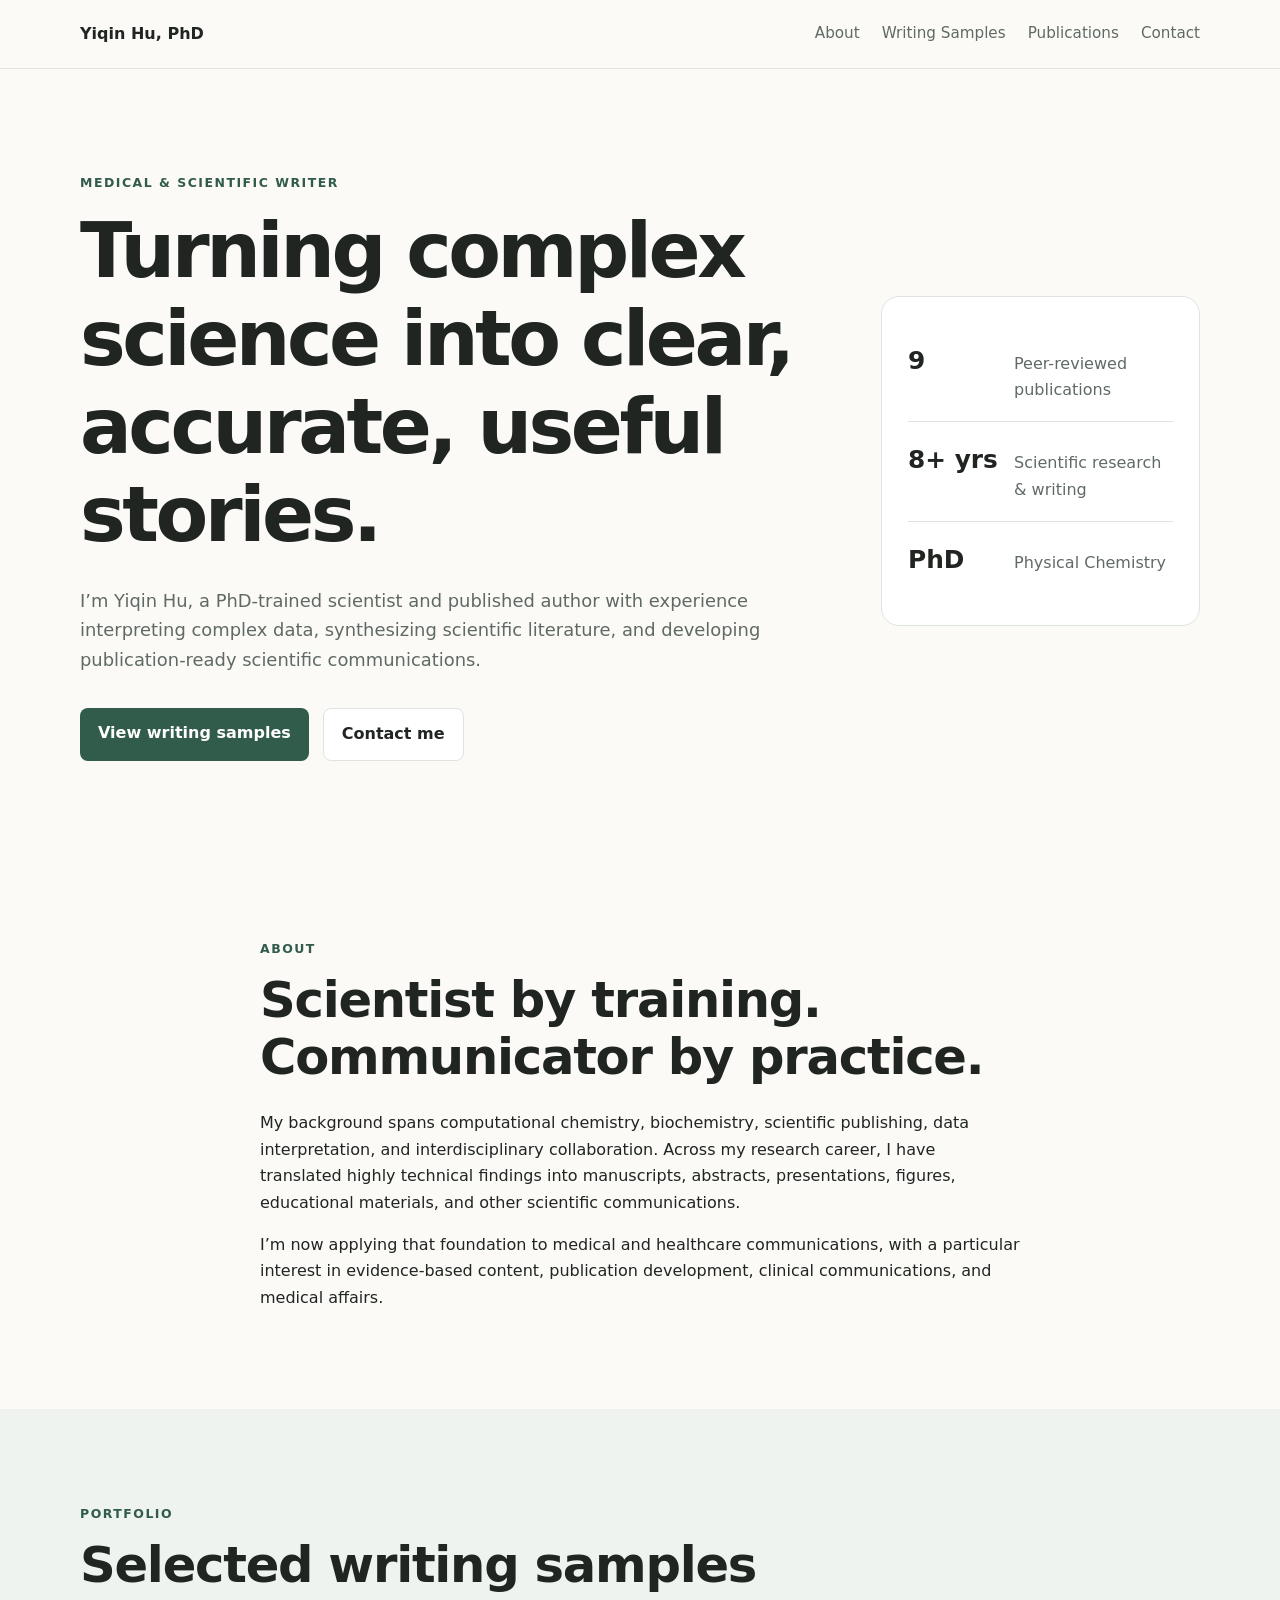
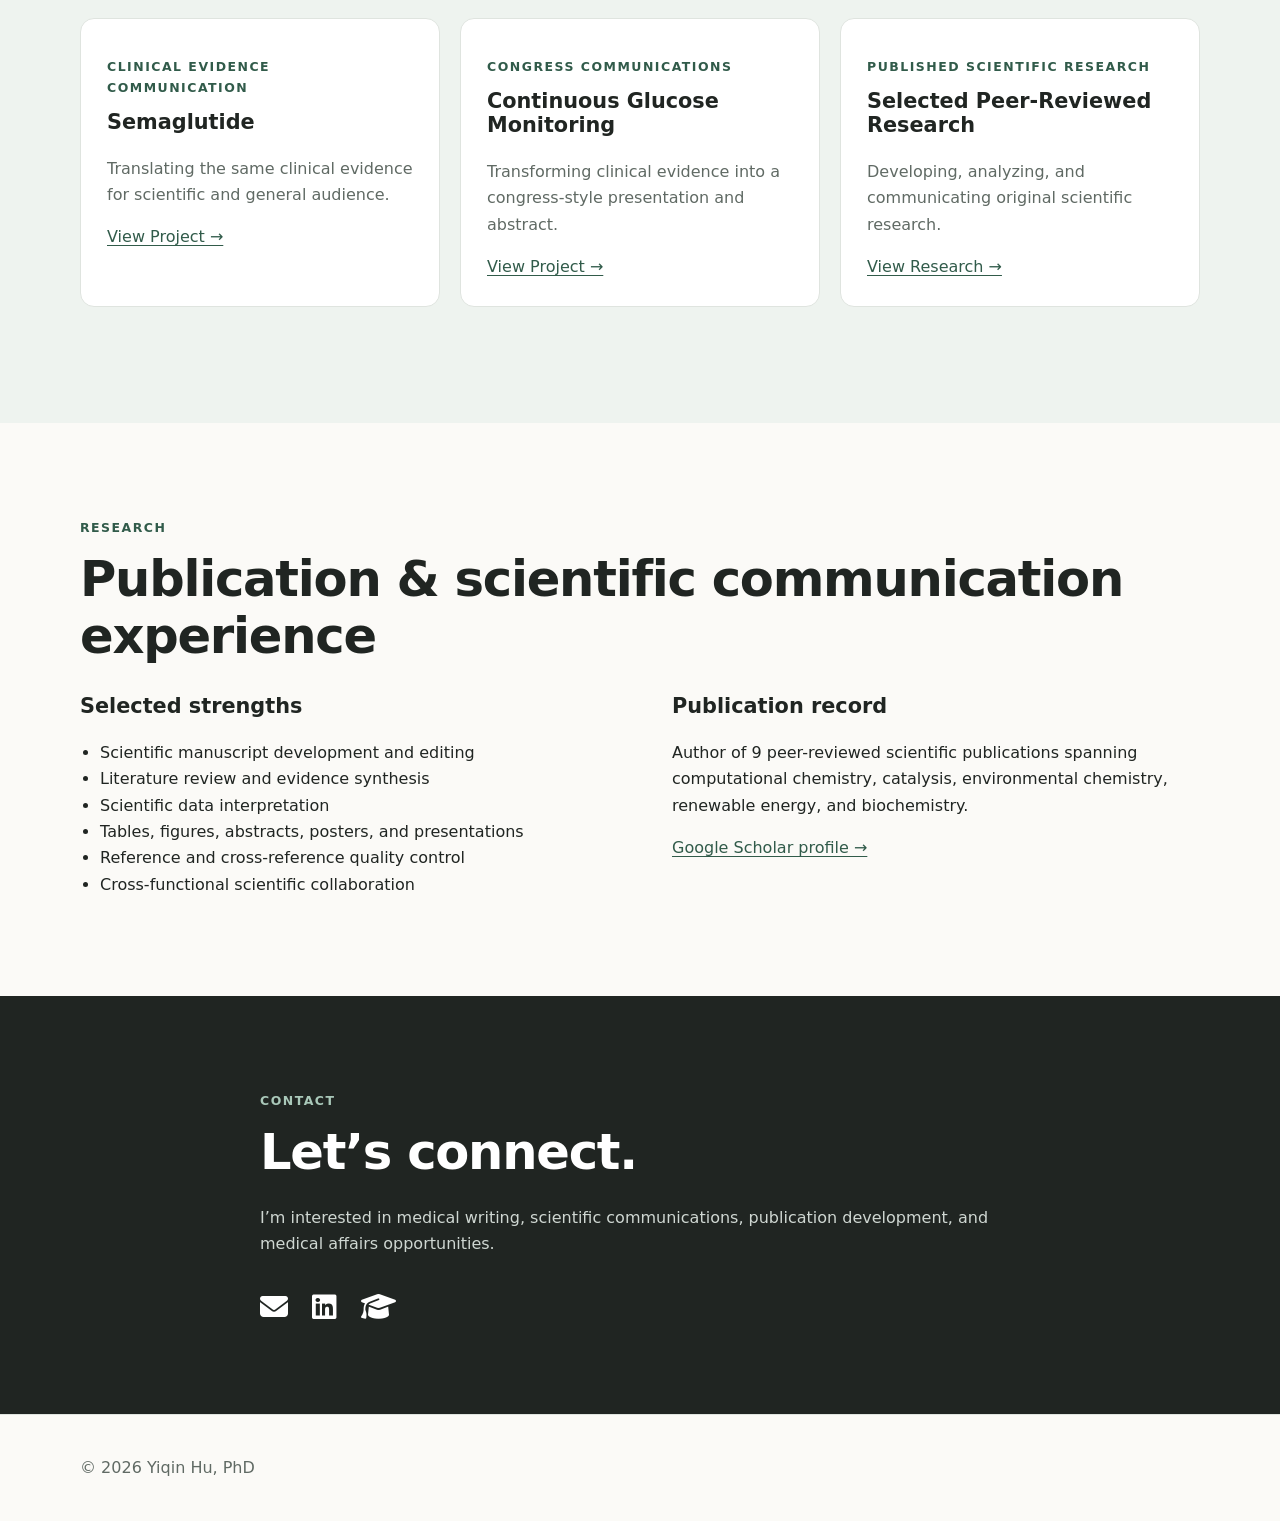
==== commit 5f170060: "Refine headings and descriptions in index.html Updated headings and modified description for clarity" ====
--- a/index.html
+++ b/index.html
@@ -75,7 +75,7 @@
         <div class="cards">
           <article class="card">
             <p class="tag">Clinical Evidence Communication</p>
-            <h3>Semaglutide: Clinical Evidence Brief and Plain-Language Summary</h3>
+            <h3>Semaglutide</h3>
             <p>
               Translating the same clinical evidence for scientific and general audience.
             </p>  
@@ -84,9 +84,9 @@
 
           <article class="card">
             <p class="tag">Congress Communications</p>
-            <h3>Continuous Glucose Monitoring: Slide Decks and Abstract</h3>
+            <h3>Continuous Glucose Monitoring</h3>
             <p>
-              Transforming clinical evidence into a scientific summary and congress-style presentation.
+              Transforming clinical evidence into a congress-style presentation and abstract.
             </p>
             <a href="samples/cgm.html">View Project →</a>
           </article>
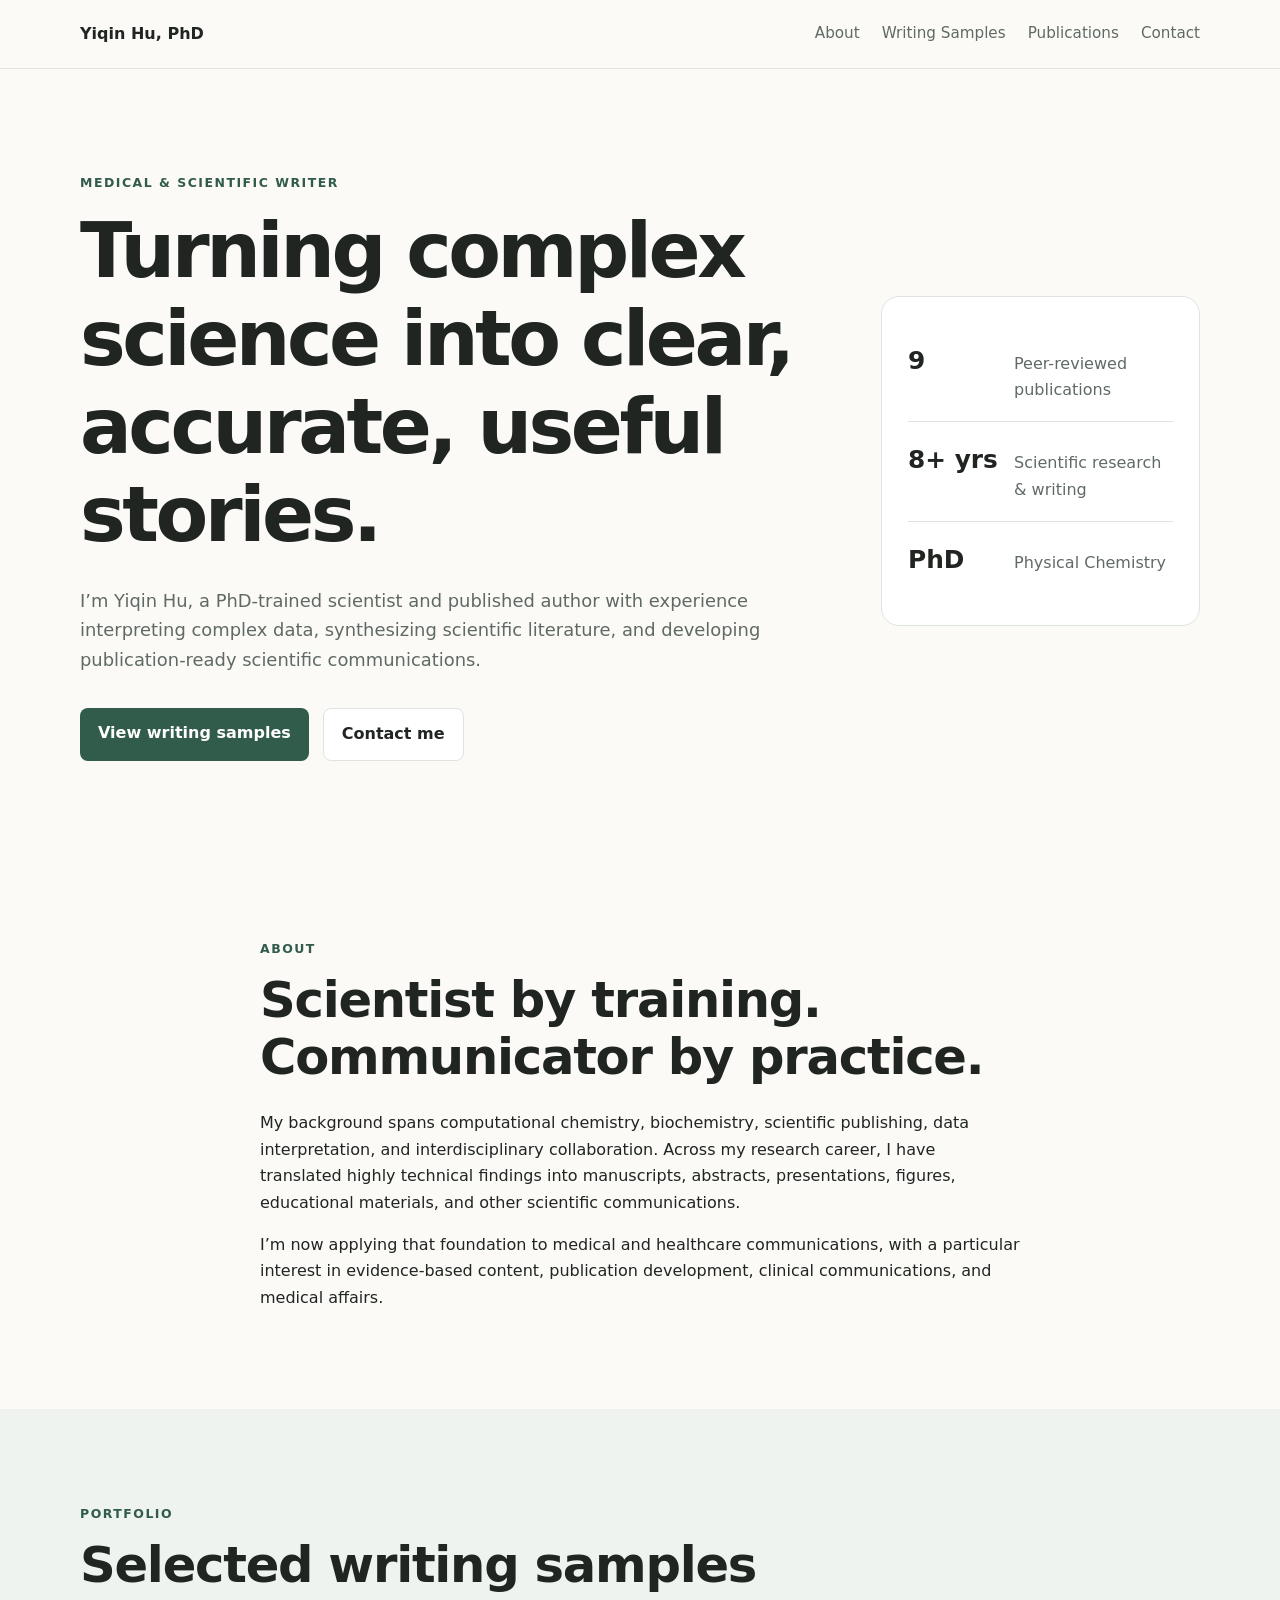
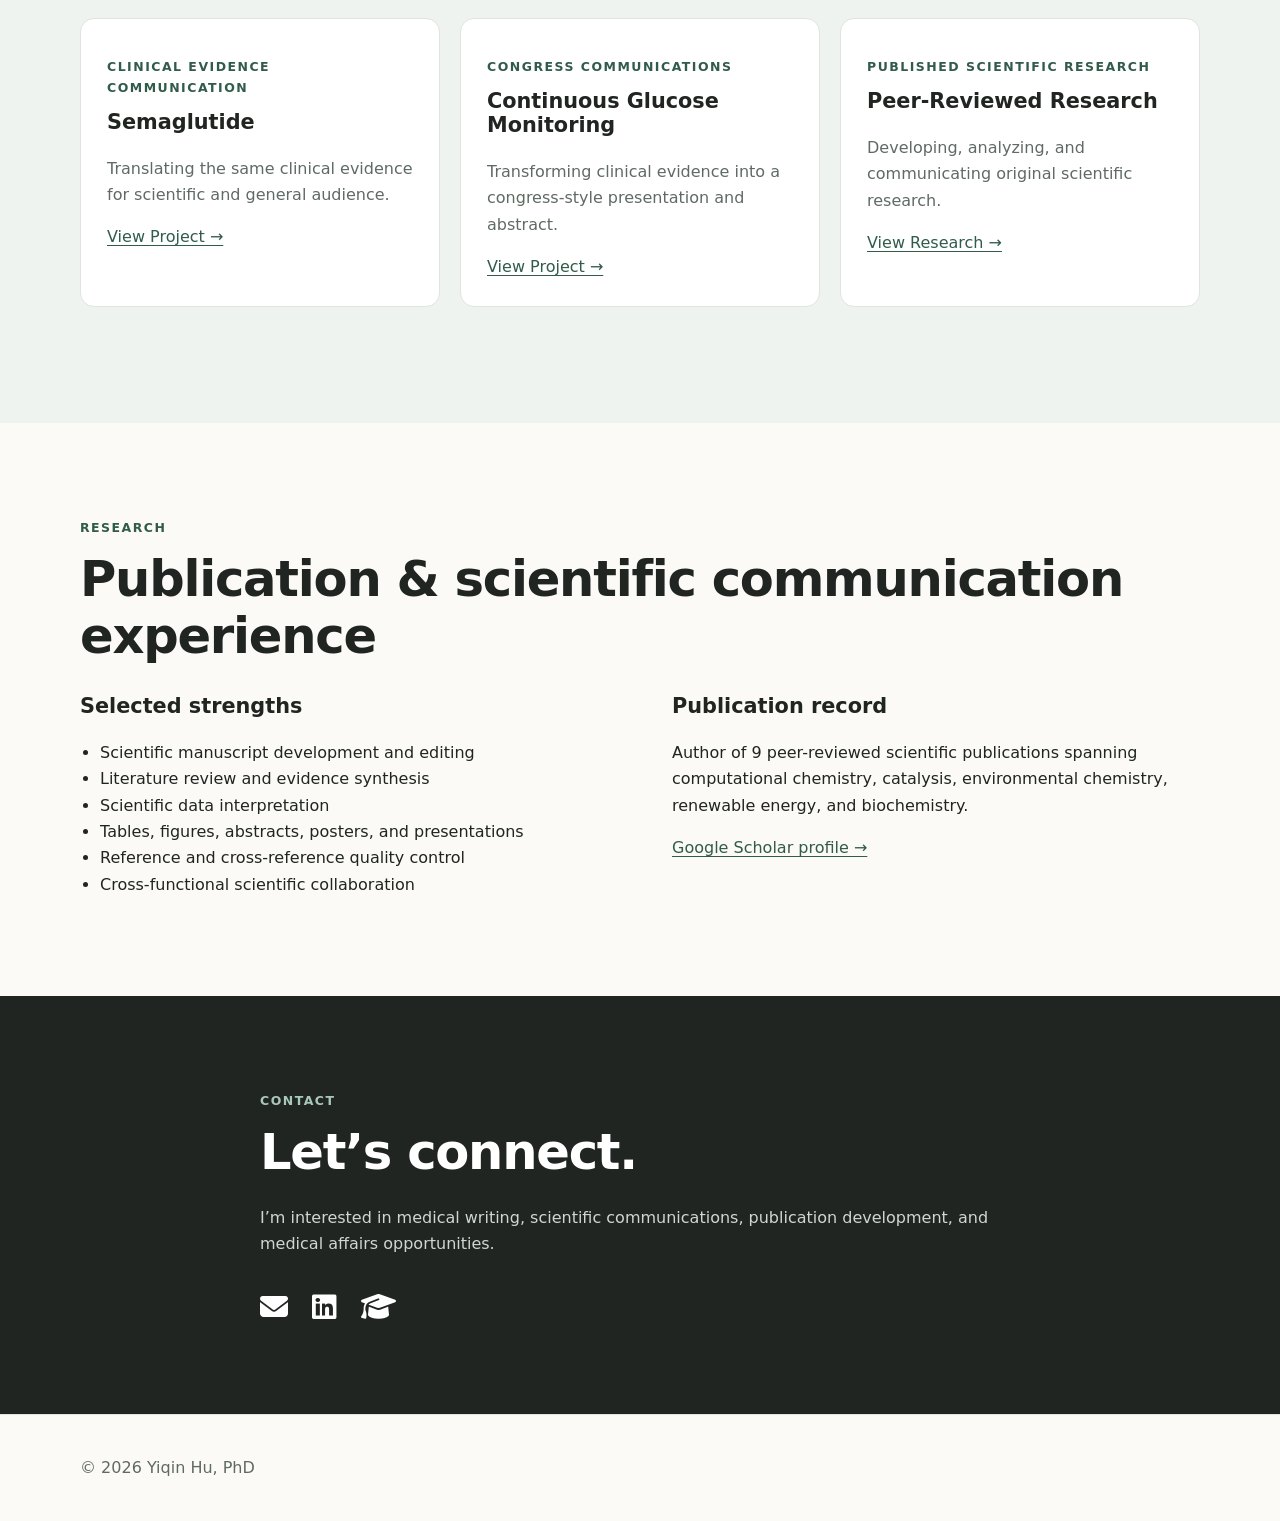
==== commit 53ff7791: "Update index.html" ====
--- a/index.html
+++ b/index.html
@@ -93,7 +93,7 @@
 
           <article class="card">
             <p class="tag">Published Scientific Research</p>
-            <h3>Selected Peer-Reviewed Research</h3>
+            <h3>Peer-Reviewed Research</h3>
             <p>
               Developing, analyzing, and communicating original scientific research.
             </p>
